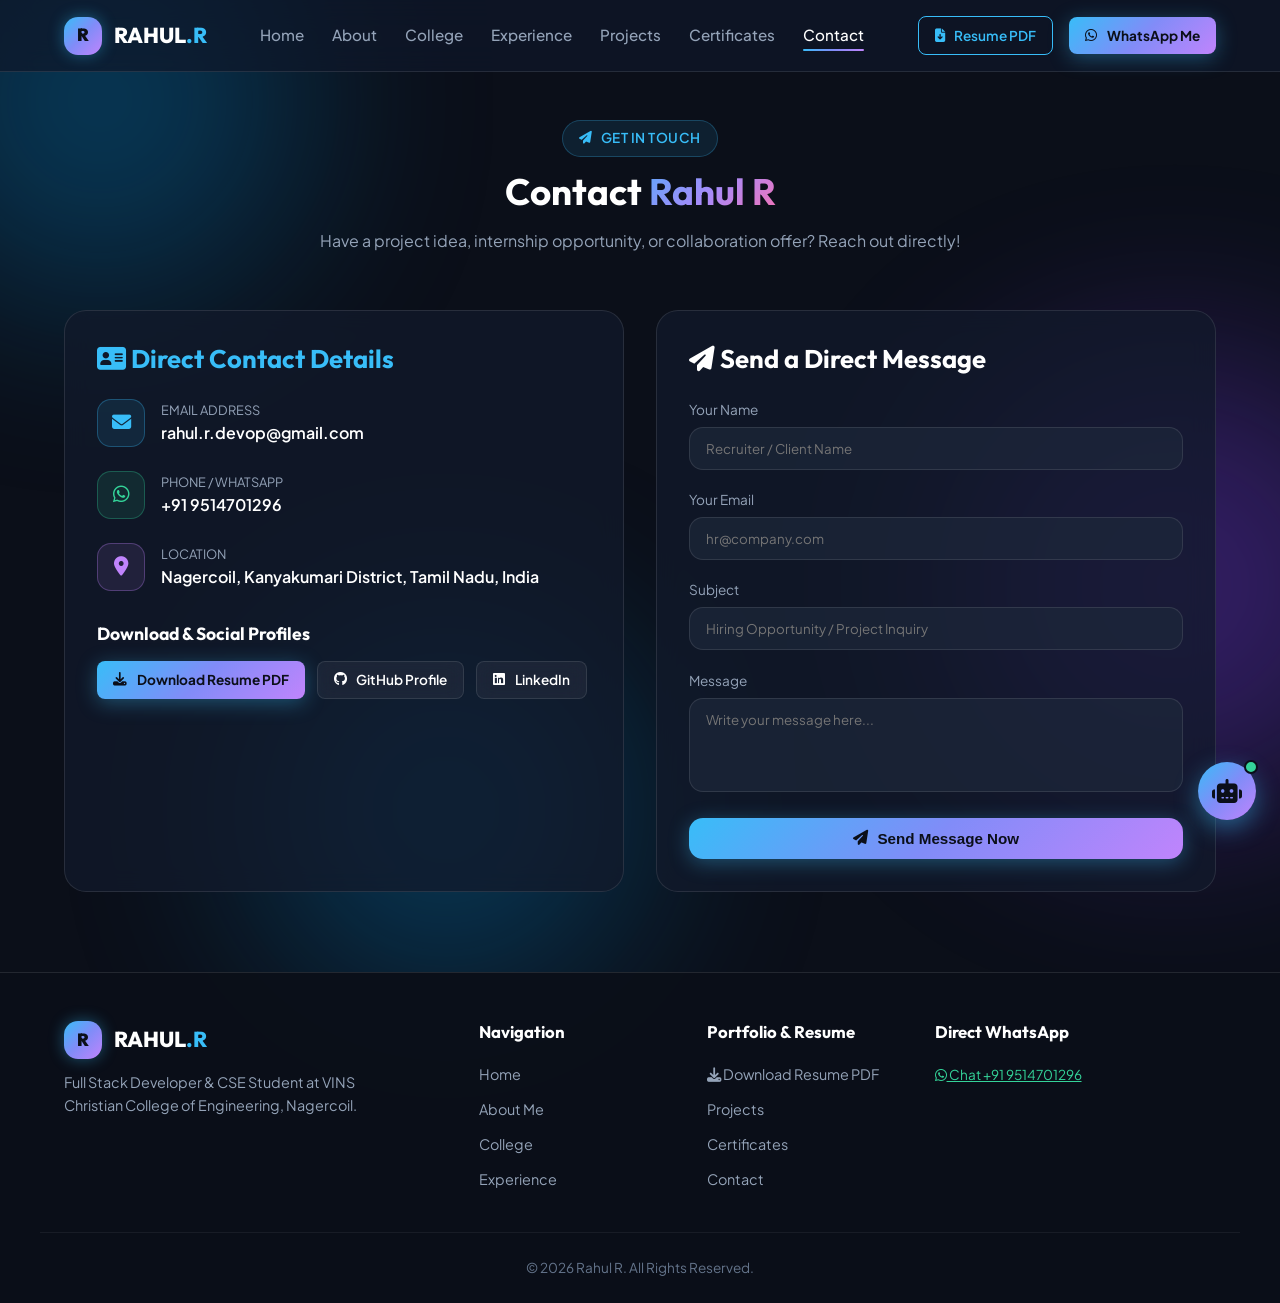
==== contact.html @ 3ef0541c "Initial commit" ====
<!DOCTYPE html>
<html lang="en">
<head>
  <meta charset="UTF-8">
  <meta name="viewport" content="width=device-width, initial-scale=1.0">
  <title>Contact Me | Rahul R - Full Stack Developer</title>
  <meta name="description" content="Get in touch with Rahul R - Junior Full Stack Developer, BE CSE Student at VINS Christian College & Intern at AK Infopark & Azentra Global.">

  <!-- Google Fonts & Font Awesome Icons -->
  <link rel="stylesheet" href="https://cdnjs.cloudflare.com/ajax/libs/font-awesome/6.4.0/css/all.min.css">
  <link rel="stylesheet" href="assets/css/style.css">
  <link rel="stylesheet" href="assets/css/responsive.css">
  <link rel="stylesheet" href="assets/css/chatbot.css">
</head>
<body>

  <!-- Ambient Background Glowing Orbs -->
  <div class="bg-orb orb-1"></div>
  <div class="bg-orb orb-2"></div>
  <div class="bg-orb orb-3"></div>

  <!-- Header Navigation Bar -->
  <header class="navbar">
    <div class="container nav-container">
      <a href="index.html" class="brand-logo">
        <div class="logo-badge">R</div>
        <span>RAHUL<span style="color:var(--primary);">.R</span></span>
      </a>

      <ul class="nav-links">
        <li><a href="index.html" class="nav-link">Home</a></li>
        <li><a href="about.html" class="nav-link">About</a></li>
        <li><a href="education.html" class="nav-link">College</a></li>
        <li><a href="experience.html" class="nav-link">Experience</a></li>
        <li><a href="projects.html" class="nav-link">Projects</a></li>
        <li><a href="certificates.html" class="nav-link">Certificates</a></li>
        <li><a href="contact.html" class="nav-link active">Contact</a></li>
      </ul>

      <div class="nav-cta">
        <a href="assets/docs/Rahul_R_Resume.pdf" download class="btn btn-outline-primary btn-sm"><i class="fas fa-file-arrow-down"></i> Resume PDF</a>
        <a href="https://wa.me/919514701296?text=Hi%20Rahul!%20I%20saw%20your%20portfolio." target="_blank" class="btn btn-primary btn-sm"><i class="fab fa-whatsapp"></i> WhatsApp Me</a>
        <button class="mobile-toggle" aria-label="Toggle Navigation"><i class="fas fa-bars"></i></button>
      </div>
    </div>
  </header>

  <!-- Mobile Bottom Navigation Dock -->
  <div class="mobile-bottom-nav">
    <a href="index.html" class="bottom-nav-item"><i class="fas fa-house"></i><span>Home</span></a>
    <a href="education.html" class="bottom-nav-item"><i class="fas fa-graduation-cap"></i><span>College</span></a>
    <a href="experience.html" class="bottom-nav-item"><i class="fas fa-briefcase"></i><span>Experience</span></a>
    <a href="projects.html" class="bottom-nav-item"><i class="fas fa-code"></i><span>Projects</span></a>
    <a href="contact.html" class="bottom-nav-item active"><i class="fas fa-envelope"></i><span>Contact</span></a>
  </div>

  <!-- Main Section -->
  <section class="section" style="padding-top: calc(var(--navbar-height) + 3rem);">
    <div class="container">
      <div class="section-header">
        <div class="badge"><i class="fas fa-paper-plane"></i> Get In Touch</div>
        <h1 class="section-title">Contact <span class="text-gradient">Rahul R</span></h1>
        <p class="section-desc">Have a project idea, internship opportunity, or collaboration offer? Reach out directly!</p>
      </div>

      <div class="grid-2">
        <!-- Left: Contact Details Card -->
        <div class="glass-card">
          <h3 style="font-size:1.6rem; color:var(--primary); margin-bottom:1.5rem;"><i class="fas fa-address-card"></i> Direct Contact Details</h3>

          <div style="display:flex; flex-direction:column; gap:1.5rem; margin-bottom:2rem;">
            <div style="display:flex; align-items:center; gap:1rem;">
              <div style="width:48px; height:48px; border-radius:var(--radius-md); background:rgba(56, 189, 248, 0.1); border:1px solid rgba(56, 189, 248, 0.3); display:flex; align-items:center; justify-content:center; color:var(--primary); font-size:1.2rem;">
                <i class="fas fa-envelope"></i>
              </div>
              <div>
                <p style="color:var(--text-muted); font-size:0.8rem; text-transform:uppercase;">Email Address</p>
                <a href="mailto:rahul.r.devop@gmail.com" style="color:#fff; text-decoration:none; font-weight:600;">rahul.r.devop@gmail.com</a>
              </div>
            </div>

            <div style="display:flex; align-items:center; gap:1rem;">
              <div style="width:48px; height:48px; border-radius:var(--radius-md); background:rgba(52, 211, 153, 0.1); border:1px solid rgba(52, 211, 153, 0.3); display:flex; align-items:center; justify-content:center; color:var(--success); font-size:1.2rem;">
                <i class="fab fa-whatsapp"></i>
              </div>
              <div>
                <p style="color:var(--text-muted); font-size:0.8rem; text-transform:uppercase;">Phone / WhatsApp</p>
                <a href="https://wa.me/919514701296?text=Hi%20Rahul!" target="_blank" style="color:#fff; text-decoration:none; font-weight:600;">+91 9514701296</a>
              </div>
            </div>

            <div style="display:flex; align-items:center; gap:1rem;">
              <div style="width:48px; height:48px; border-radius:var(--radius-md); background:rgba(192, 132, 252, 0.1); border:1px solid rgba(192, 132, 252, 0.3); display:flex; align-items:center; justify-content:center; color:var(--accent); font-size:1.2rem;">
                <i class="fas fa-location-dot"></i>
              </div>
              <div>
                <p style="color:var(--text-muted); font-size:0.8rem; text-transform:uppercase;">Location</p>
                <p style="color:#fff; font-weight:600;">Nagercoil, Kanyakumari District, Tamil Nadu, India</p>
              </div>
            </div>
          </div>

          <h4 style="font-size:1.1rem; color:#fff; margin-bottom:1rem;">Download & Social Profiles</h4>
          <div style="display:flex; flex-wrap:wrap; gap:0.75rem;">
            <a href="assets/docs/Rahul_R_Resume.pdf" download class="btn btn-primary btn-sm"><i class="fas fa-download"></i> Download Resume PDF</a>
            <a href="https://github.com/ragulravi2405-coder" target="_blank" class="btn btn-secondary btn-sm"><i class="fab fa-github"></i> GitHub Profile</a>
            <a href="https://linkedin.com" target="_blank" class="btn btn-secondary btn-sm"><i class="fab fa-linkedin"></i> LinkedIn</a>
          </div>
        </div>

        <!-- Right: Interactive Contact Form -->
        <div class="glass-card">
          <h3 style="font-size:1.6rem; color:#fff; margin-bottom:1.5rem;"><i class="fas fa-paper-plane"></i> Send a Direct Message</h3>
          
          <form id="contactForm" onsubmit="event.preventDefault(); alert('Thank you! Your message has been sent to Rahul R.'); this.reset();">
            <div style="display:flex; flex-direction:column; gap:1.2rem;">
              <div>
                <label style="display:block; color:var(--text-muted); font-size:0.85rem; margin-bottom:0.4rem;">Your Name</label>
                <input type="text" required placeholder="Recruiter / Client Name" style="width:100%; background:rgba(30, 41, 59, 0.7); border:1px solid var(--border-color); border-radius:var(--radius-md); padding:0.75rem 1rem; color:#fff; font-family:inherit; outline:none;" />
              </div>

              <div>
                <label style="display:block; color:var(--text-muted); font-size:0.85rem; margin-bottom:0.4rem;">Your Email</label>
                <input type="email" required placeholder="hr@company.com" style="width:100%; background:rgba(30, 41, 59, 0.7); border:1px solid var(--border-color); border-radius:var(--radius-md); padding:0.75rem 1rem; color:#fff; font-family:inherit; outline:none;" />
              </div>

              <div>
                <label style="display:block; color:var(--text-muted); font-size:0.85rem; margin-bottom:0.4rem;">Subject</label>
                <input type="text" required placeholder="Hiring Opportunity / Project Inquiry" style="width:100%; background:rgba(30, 41, 59, 0.7); border:1px solid var(--border-color); border-radius:var(--radius-md); padding:0.75rem 1rem; color:#fff; font-family:inherit; outline:none;" />
              </div>

              <div>
                <label style="display:block; color:var(--text-muted); font-size:0.85rem; margin-bottom:0.4rem;">Message</label>
                <textarea rows="4" required placeholder="Write your message here..." style="width:100%; background:rgba(30, 41, 59, 0.7); border:1px solid var(--border-color); border-radius:var(--radius-md); padding:0.75rem 1rem; color:#fff; font-family:inherit; outline:none; resize:none;"></textarea>
              </div>

              <button type="submit" class="btn btn-primary" style="width:100%;"><i class="fas fa-paper-plane"></i> Send Message Now</button>
            </div>
          </form>
        </div>
      </div>
    </div>
  </section>

  <!-- Footer -->
  <footer class="footer">
    <div class="container footer-grid">
      <div class="footer-brand">
        <a href="index.html" class="brand-logo">
          <div class="logo-badge">R</div>
          <span>RAHUL<span style="color:var(--primary);">.R</span></span>
        </a>
        <p>Full Stack Developer & CSE Student at VINS Christian College of Engineering, Nagercoil.</p>
      </div>

      <div>
        <h4 class="footer-title">Navigation</h4>
        <ul class="footer-links">
          <li><a href="index.html">Home</a></li>
          <li><a href="about.html">About Me</a></li>
          <li><a href="education.html">College</a></li>
          <li><a href="experience.html">Experience</a></li>
        </ul>
      </div>

      <div>
        <h4 class="footer-title">Portfolio & Resume</h4>
        <ul class="footer-links">
          <li><a href="assets/docs/Rahul_R_Resume.pdf" download><i class="fas fa-download"></i> Download Resume PDF</a></li>
          <li><a href="projects.html">Projects</a></li>
          <li><a href="certificates.html">Certificates</a></li>
          <li><a href="contact.html">Contact</a></li>
        </ul>
      </div>

      <div>
        <h4 class="footer-title">Direct WhatsApp</h4>
        <a href="https://wa.me/919514701296" target="_blank" style="color:var(--success); font-size:0.85rem;"><i class="fab fa-whatsapp"></i> Chat +91 9514701296</a>
      </div>
    </div>
    <div class="footer-bottom container">
      &copy; 2026 Rahul R. All Rights Reserved.
    </div>
  </footer>

  <script src="assets/js/main.js"></script>
  <script src="assets/js/chatbot.js"></script>
</body>
</html>
---- assets/css/style.css ----
/* ==========================================================================
   Rahul R - Modern Animated Portfolio Design System
   Stack: HTML5, CSS3, JavaScript
   ========================================================================== */

@import url('https://fonts.googleapis.com/css2?family=Plus+Jakarta+Sans:wght@300;400;500;600;700;800&family=Outfit:wght@400;500;600;700;800&display=swap');

:root {
  /* Color Palette - Vibrant Dark Mode */
  --bg-dark: #0b0f19;
  --bg-card: rgba(18, 26, 43, 0.75);
  --bg-card-hover: rgba(26, 38, 64, 0.9);
  --bg-glass: rgba(15, 23, 42, 0.7);
  --border-color: rgba(255, 255, 255, 0.1);
  --border-color-glow: rgba(56, 189, 248, 0.4);

  /* Primary Gradient Colors */
  --primary: #38bdf8;
  --primary-glow: #0284c7;
  --secondary: #818cf8;
  --accent: #c084fc;
  --success: #34d399;
  --warning: #fbbf24;

  /* Gradients */
  --grad-primary: linear-gradient(135deg, #38bdf8 0%, #818cf8 50%, #c084fc 100%);
  --grad-text: linear-gradient(135deg, #60a5fa 0%, #a78bfa 50%, #f472b6 100%);
  --grad-glow: linear-gradient(45deg, #00f2fe, #4facfe, #00c6ff, #0072ff);
  --grad-card: linear-gradient(180deg, rgba(30, 41, 59, 0.6) 0%, rgba(15, 23, 42, 0.8) 100%);

  /* Typography */
  --font-main: 'Plus Jakarta Sans', -apple-system, BlinkMacSystemFont, sans-serif;
  --font-heading: 'Outfit', sans-serif;

  /* Text Colors */
  --text-main: #f1f5f9;
  --text-muted: #94a3b8;
  --text-dim: #64748b;

  /* Layout & Spacing */
  --navbar-height: 72px;
  --container-max: 1200px;
  --radius-sm: 8px;
  --radius-md: 14px;
  --radius-lg: 22px;
  --radius-full: 9999px;

  /* Transitions & Shadows */
  --transition: all 0.3s cubic-bezier(0.4, 0, 0.2, 1);
  --shadow-sm: 0 4px 6px -1px rgba(0, 0, 0, 0.3);
  --shadow-md: 0 10px 25px -5px rgba(0, 0, 0, 0.4);
  --shadow-glow: 0 0 35px rgba(56, 189, 248, 0.25);
}

/* Reset & Base Styles */
*, *::before, *::after {
  box-sizing: border-box;
  margin: 0;
  padding: 0;
}

html {
  scroll-behavior: smooth;
  font-size: 16px;
  -webkit-tap-highlight-color: transparent;
}

body {
  font-family: var(--font-main);
  background-color: var(--bg-dark);
  color: var(--text-main);
  line-height: 1.6;
  overflow-x: hidden;
  position: relative;
  min-height: 100vh;
  display: flex;
  flex-direction: column;
}

/* Background Ambient Glow Orbs */
.bg-orb {
  position: fixed;
  border-radius: 50%;
  filter: blur(100px);
  z-index: -1;
  pointer-events: none;
  opacity: 0.35;
  animation: floatOrb 12s ease-in-out infinite alternate;
}

.orb-1 {
  top: -100px;
  left: -100px;
  width: 400px;
  height: 400px;
  background: var(--primary-glow);
}

.orb-2 {
  top: 40%;
  right: -120px;
  width: 450px;
  height: 450px;
  background: #7c3aed;
}

.orb-3 {
  bottom: -100px;
  left: 20%;
  width: 380px;
  height: 380px;
  background: #0284c7;
}

@keyframes floatOrb {
  0% { transform: translate(0, 0) scale(1); }
  100% { transform: translate(30px, 40px) scale(1.1); }
}

/* Container */
.container {
  width: 100%;
  max-width: var(--container-max);
  margin: 0 auto;
  padding: 0 1.5rem;
}

/* Typography Utilities */
h1, h2, h3, h4, h5, h6 {
  font-family: var(--font-heading);
  font-weight: 700;
  line-height: 1.25;
  color: #ffffff;
}

.text-gradient {
  background: var(--grad-text);
  -webkit-background-clip: text;
  -webkit-text-fill-color: transparent;
  background-clip: text;
}

.badge {
  display: inline-flex;
  align-items: center;
  gap: 0.5rem;
  padding: 0.4rem 1rem;
  border-radius: var(--radius-full);
  background: rgba(56, 189, 248, 0.1);
  border: 1px solid rgba(56, 189, 248, 0.25);
  color: var(--primary);
  font-size: 0.85rem;
  font-weight: 600;
  letter-spacing: 0.5px;
  text-transform: uppercase;
}

.badge i {
  font-size: 0.8rem;
}

/* Navigation Header */
.navbar {
  position: fixed;
  top: 0;
  left: 0;
  width: 100%;
  height: var(--navbar-height);
  z-index: 1000;
  background: var(--bg-glass);
  backdrop-filter: blur(16px);
  -webkit-backdrop-filter: blur(16px);
  border-bottom: 1px solid var(--border-color);
  transition: var(--transition);
}

.nav-container {
  display: flex;
  align-items: center;
  justify-content: space-between;
  height: 100%;
}

.brand-logo {
  display: flex;
  align-items: center;
  gap: 0.75rem;
  text-decoration: none;
  color: #fff;
  font-family: var(--font-heading);
  font-weight: 800;
  font-size: 1.35rem;
}

.logo-badge {
  width: 38px;
  height: 38px;
  border-radius: var(--radius-md);
  background: var(--grad-primary);
  display: flex;
  align-items: center;
  justify-content: center;
  color: #0b0f19;
  font-weight: 900;
  font-size: 1.1rem;
  box-shadow: 0 0 15px rgba(56, 189, 248, 0.4);
}

.nav-links {
  display: flex;
  align-items: center;
  gap: 1.75rem;
  list-style: none;
}

.nav-link {
  text-decoration: none;
  color: var(--text-muted);
  font-weight: 500;
  font-size: 0.95rem;
  transition: var(--transition);
  position: relative;
  padding: 0.4rem 0;
}

.nav-link:hover, .nav-link.active {
  color: #ffffff;
}

.nav-link::after {
  content: '';
  position: absolute;
  bottom: 0;
  left: 0;
  width: 0%;
  height: 2px;
  background: var(--grad-primary);
  transition: var(--transition);
  border-radius: 2px;
}

.nav-link:hover::after, .nav-link.active::after {
  width: 100%;
}

.nav-cta {
  display: flex;
  align-items: center;
  gap: 1rem;
}

/* Mobile Toggle */
.mobile-toggle {
  display: none;
  background: transparent;
  border: none;
  color: var(--text-main);
  font-size: 1.4rem;
  cursor: pointer;
  padding: 0.5rem;
}

/* Buttons */
.btn {
  display: inline-flex;
  align-items: center;
  justify-content: center;
  gap: 0.6rem;
  padding: 0.75rem 1.6rem;
  border-radius: var(--radius-md);
  font-weight: 600;
  font-size: 0.95rem;
  text-decoration: none;
  transition: var(--transition);
  cursor: pointer;
  border: none;
}

.btn-primary {
  background: var(--grad-primary);
  color: #0b0f19;
  box-shadow: 0 4px 20px rgba(56, 189, 248, 0.35);
  font-weight: 700;
}

.btn-primary:hover {
  transform: translateY(-3px);
  box-shadow: 0 8px 30px rgba(56, 189, 248, 0.5);
}

.btn-secondary {
  background: rgba(255, 255, 255, 0.05);
  color: #ffffff;
  border: 1px solid var(--border-color);
  backdrop-filter: blur(10px);
}

.btn-secondary:hover {
  background: rgba(255, 255, 255, 0.12);
  border-color: rgba(255, 255, 255, 0.3);
  transform: translateY(-3px);
}

.btn-outline-primary {
  background: transparent;
  color: var(--primary);
  border: 1px solid var(--primary);
}

.btn-outline-primary:hover {
  background: rgba(56, 189, 248, 0.15);
  transform: translateY(-2px);
}

.btn-sm {
  padding: 0.45rem 1rem;
  font-size: 0.85rem;
  border-radius: var(--radius-sm);
}

/* Page Hero Section */
.hero-section {
  padding-top: calc(var(--navbar-height) + 3rem);
  padding-bottom: 4rem;
  position: relative;
}

.hero-grid {
  display: grid;
  grid-template-columns: 1fr 1fr;
  gap: 3.5rem;
  align-items: center;
}

.hero-content {
  display: flex;
  flex-direction: column;
  align-items: flex-start;
  gap: 1.25rem;
}

.hero-title {
  font-size: clamp(2.3rem, 5vw, 3.8rem);
  font-weight: 800;
  letter-spacing: -0.5px;
  line-height: 1.15;
}

.hero-subtitle {
  color: var(--text-muted);
  font-size: 1.1rem;
  max-width: 540px;
}

.hero-actions {
  display: flex;
  flex-wrap: wrap;
  gap: 1rem;
  margin-top: 0.5rem;
}

.hero-stats {
  display: flex;
  gap: 2rem;
  margin-top: 1rem;
  padding-top: 1.5rem;
  border-top: 1px solid var(--border-color);
  width: 100%;
}

.stat-item h3 {
  font-size: 1.8rem;
  color: var(--primary);
  font-weight: 800;
}

.stat-item p {
  color: var(--text-muted);
  font-size: 0.85rem;
  text-transform: uppercase;
  letter-spacing: 0.5px;
}

/* ANIMATED PROFILE PICTURE WRAPPER */
.hero-avatar-wrapper {
  position: relative;
  display: flex;
  justify-content: center;
  align-items: center;
}

.avatar-container {
  position: relative;
  width: 320px;
  height: 320px;
  border-radius: 50%;
  padding: 8px;
  background: var(--grad-glow);
  background-size: 300% 300%;
  animation: gradientRotate 6s ease infinite, floatAvatar 6s ease-in-out infinite;
  box-shadow: 0 0 45px rgba(56, 189, 248, 0.4);
}

.avatar-img-inner {
  width: 100%;
  height: 100%;
  border-radius: 50%;
  overflow: hidden;
  background: var(--bg-dark);
  border: 4px solid var(--bg-dark);
  position: relative;
}

.avatar-img-inner img {
  width: 100%;
  height: 100%;
  object-fit: cover;
  object-position: center top;
  transition: transform 0.5s ease;
}

.avatar-container:hover img {
  transform: scale(1.06);
}

/* Floating Badges around Avatar */
.avatar-floating-badge {
  position: absolute;
  padding: 0.6rem 1.1rem;
  background: rgba(15, 23, 42, 0.85);
  border: 1px solid rgba(255, 255, 255, 0.15);
  backdrop-filter: blur(12px);
  border-radius: var(--radius-md);
  display: flex;
  align-items: center;
  gap: 0.6rem;
  font-size: 0.85rem;
  font-weight: 600;
  box-shadow: 0 10px 25px rgba(0,0,0,0.5);
  z-index: 10;
  animation: floatBadge 4s ease-in-out infinite alternate;
}

.badge-top-right {
  top: 15px;
  right: -20px;
  border-left: 3px solid var(--primary);
}

.badge-bottom-left {
  bottom: 20px;
  left: -25px;
  border-left: 3px solid var(--success);
}

@keyframes gradientRotate {
  0% { background-position: 0% 50%; }
  50% { background-position: 100% 50%; }
  100% { background-position: 0% 50%; }
}

@keyframes floatAvatar {
  0%, 100% { transform: translateY(0); }
  50% { transform: translateY(-12px); }
}

@keyframes floatBadge {
  0% { transform: translateY(0); }
  100% { transform: translateY(-8px); }
}

/* Section Header */
.section {
  padding: 5rem 0;
  position: relative;
}

.section-header {
  text-align: center;
  max-width: 650px;
  margin: 0 auto 3.5rem auto;
}

.section-header .badge {
  margin-bottom: 0.8rem;
}

.section-title {
  font-size: 2.3rem;
  margin-bottom: 0.8rem;
}

.section-desc {
  color: var(--text-muted);
  font-size: 1rem;
}

/* Cards & Glassmorphism Grid */
.grid-3 {
  display: grid;
  grid-template-columns: repeat(auto-fit, minmax(320px, 1fr));
  gap: 2rem;
}

.grid-2 {
  display: grid;
  grid-template-columns: repeat(auto-fit, minmax(450px, 1fr));
  gap: 2rem;
}

.glass-card {
  background: var(--bg-card);
  border: 1px solid var(--border-color);
  border-radius: var(--radius-lg);
  padding: 2rem;
  transition: var(--transition);
  position: relative;
  overflow: hidden;
  backdrop-filter: blur(12px);
}

.glass-card:hover {
  background: var(--bg-card-hover);
  border-color: var(--border-color-glow);
  transform: translateY(-6px);
  box-shadow: var(--shadow-md), var(--shadow-glow);
}

/* College Showcase Card */
.college-card {
  display: grid;
  grid-template-columns: 1fr 1.2fr;
  gap: 2rem;
  align-items: center;
  padding: 0;
  overflow: hidden;
}

.college-media {
  height: 100%;
  min-height: 320px;
  position: relative;
  overflow: hidden;
}

.college-media img {
  width: 100%;
  height: 100%;
  object-fit: cover;
  transition: transform 0.5s ease;
}

.college-card:hover .college-media img {
  transform: scale(1.05);
}

.college-info {
  padding: 2.5rem 2.5rem 2.5rem 0;
}

.college-info h3 {
  font-size: 1.8rem;
  margin-bottom: 0.5rem;
}

.college-meta {
  display: flex;
  flex-wrap: wrap;
  gap: 1rem;
  margin: 1rem 0;
}

.meta-pill {
  padding: 0.35rem 0.85rem;
  background: rgba(255, 255, 255, 0.06);
  border-radius: var(--radius-sm);
  font-size: 0.85rem;
  color: var(--text-muted);
  display: flex;
  align-items: center;
  gap: 0.4rem;
}

.meta-pill i {
  color: var(--primary);
}

/* Placement / Offer Showcase Card */
.offer-card {
  position: relative;
  border-radius: var(--radius-lg);
  overflow: hidden;
  background: var(--bg-card);
  border: 1px solid var(--border-color);
  transition: var(--transition);
}

.offer-card-media {
  height: 240px;
  position: relative;
  overflow: hidden;
  cursor: pointer;
}

.offer-card-media img {
  width: 100%;
  height: 100%;
  object-fit: cover;
  transition: transform 0.5s ease;
}

.offer-card:hover .offer-card-media img {
  transform: scale(1.06);
}

.media-zoom-overlay {
  position: absolute;
  inset: 0;
  background: rgba(11, 15, 25, 0.6);
  display: flex;
  align-items: center;
  justify-content: center;
  opacity: 0;
  transition: opacity 0.3s ease;
  color: #fff;
  font-weight: 600;
  gap: 0.5rem;
}

.offer-card-media:hover .media-zoom-overlay {
  opacity: 1;
}

.offer-card-body {
  padding: 1.5rem;
}

.offer-card-body h4 {
  font-size: 1.25rem;
  margin-bottom: 0.4rem;
}

.offer-card-body p {
  color: var(--text-muted);
  font-size: 0.9rem;
  margin-bottom: 1rem;
}

/* Project Category Filter & Cards */
.filter-container {
  display: flex;
  justify-content: center;
  flex-wrap: wrap;
  gap: 0.75rem;
  margin-bottom: 2.5rem;
}

.filter-btn {
  padding: 0.55rem 1.3rem;
  border-radius: var(--radius-full);
  background: rgba(255, 255, 255, 0.05);
  border: 1px solid var(--border-color);
  color: var(--text-muted);
  font-weight: 600;
  font-size: 0.9rem;
  cursor: pointer;
  transition: var(--transition);
}

.filter-btn:hover, .filter-btn.active {
  background: var(--grad-primary);
  color: #0b0f19;
  border-color: transparent;
  box-shadow: 0 4px 15px rgba(56, 189, 248, 0.3);
}

.project-card {
  border-radius: var(--radius-lg);
  background: var(--bg-card);
  border: 1px solid var(--border-color);
  overflow: hidden;
  transition: var(--transition);
  display: flex;
  flex-direction: column;
}

.project-card:hover {
  transform: translateY(-6px);
  border-color: var(--border-color-glow);
  box-shadow: var(--shadow-md);
}

.project-img {
  height: 200px;
  position: relative;
  overflow: hidden;
  background: #1e293b;
}

.project-img img {
  width: 100%;
  height: 100%;
  object-fit: cover;
  transition: transform 0.5s ease;
}

.project-card:hover .project-img img {
  transform: scale(1.06);
}

.project-tag-badge {
  position: absolute;
  top: 12px;
  right: 12px;
  background: rgba(11, 15, 25, 0.85);
  backdrop-filter: blur(8px);
  border: 1px solid rgba(255, 255, 255, 0.15);
  padding: 0.3rem 0.75rem;
  border-radius: var(--radius-full);
  font-size: 0.75rem;
  font-weight: 700;
  color: var(--primary);
}

.project-content {
  padding: 1.5rem;
  display: flex;
  flex-direction: column;
  flex-grow: 1;
}

.project-content h4 {
  font-size: 1.25rem;
  margin-bottom: 0.5rem;
}

.project-content p {
  color: var(--text-muted);
  font-size: 0.9rem;
  margin-bottom: 1.25rem;
  flex-grow: 1;
}

.project-tech {
  display: flex;
  flex-wrap: wrap;
  gap: 0.4rem;
  margin-bottom: 1.25rem;
}

.tech-chip {
  padding: 0.25rem 0.6rem;
  background: rgba(56, 189, 248, 0.08);
  border-radius: 4px;
  font-size: 0.75rem;
  color: var(--primary);
  font-weight: 600;
}

.project-links {
  display: flex;
  align-items: center;
  justify-content: space-between;
  padding-top: 1rem;
  border-top: 1px solid var(--border-color);
}

.project-link-item {
  color: var(--text-muted);
  text-decoration: none;
  font-size: 0.88rem;
  font-weight: 600;
  display: flex;
  align-items: center;
  gap: 0.4rem;
  transition: var(--transition);
}

.project-link-item:hover {
  color: var(--primary);
}

/* Lightbox Modal */
.modal-backdrop {
  position: fixed;
  inset: 0;
  background: rgba(0, 0, 0, 0.88);
  backdrop-filter: blur(12px);
  z-index: 2000;
  display: flex;
  align-items: center;
  justify-content: center;
  opacity: 0;
  pointer-events: none;
  transition: opacity 0.3s ease;
  padding: 2rem;
}

.modal-backdrop.active {
  opacity: 1;
  pointer-events: auto;
}

.modal-content {
  position: relative;
  max-width: 900px;
  max-height: 90vh;
  background: var(--bg-card);
  border: 1px solid var(--border-color);
  border-radius: var(--radius-lg);
  overflow: hidden;
  box-shadow: 0 25px 50px -12px rgba(0, 0, 0, 0.7);
}

.modal-content img {
  width: 100%;
  max-height: 80vh;
  object-fit: contain;
  display: block;
}

.modal-close {
  position: absolute;
  top: 15px;
  right: 15px;
  width: 40px;
  height: 40px;
  border-radius: 50%;
  background: rgba(15, 23, 42, 0.8);
  border: 1px solid rgba(255, 255, 255, 0.2);
  color: #fff;
  font-size: 1.2rem;
  cursor: pointer;
  display: flex;
  align-items: center;
  justify-content: center;
  z-index: 10;
  transition: var(--transition);
}

.modal-close:hover {
  background: #ef4444;
  border-color: transparent;
}

/* Footer */
.footer {
  margin-top: auto;
  background: rgba(11, 15, 25, 0.95);
  border-top: 1px solid var(--border-color);
  padding: 3rem 0 1.5rem 0;
}

.footer-grid {
  display: grid;
  grid-template-columns: 2fr 1fr 1fr 1.5fr;
  gap: 2.5rem;
  margin-bottom: 2.5rem;
}

.footer-brand p {
  color: var(--text-muted);
  font-size: 0.9rem;
  margin-top: 0.75rem;
  max-width: 320px;
}

.footer-title {
  font-size: 1.05rem;
  margin-bottom: 1.2rem;
  color: #ffffff;
}

.footer-links {
  list-style: none;
  display: flex;
  flex-direction: column;
  gap: 0.6rem;
}

.footer-links a {
  color: var(--text-muted);
  text-decoration: none;
  font-size: 0.9rem;
  transition: var(--transition);
}

.footer-links a:hover {
  color: var(--primary);
  padding-left: 4px;
}

.social-links {
  display: flex;
  gap: 0.75rem;
  margin-top: 1rem;
}

.social-icon {
  width: 38px;
  height: 38px;
  border-radius: var(--radius-sm);
  background: rgba(255, 255, 255, 0.05);
  border: 1px solid var(--border-color);
  display: flex;
  align-items: center;
  justify-content: center;
  color: var(--text-main);
  text-decoration: none;
  transition: var(--transition);
}

.social-icon:hover {
  background: var(--primary);
  color: #0b0f19;
  transform: translateY(-3px);
}

.footer-bottom {
  text-align: center;
  padding-top: 1.5rem;
  border-top: 1px solid rgba(255, 255, 255, 0.06);
  color: var(--text-dim);
  font-size: 0.85rem;
}
---- assets/css/responsive.css ----
/* ==========================================================================
   Android Mobile-First & Responsive Layout Enhancements
   ========================================================================== */

/* Mobile Bottom Dock Navigation for Android Phones */
.mobile-bottom-nav {
  display: none;
  position: fixed;
  bottom: 0;
  left: 0;
  width: 100%;
  height: 64px;
  background: rgba(11, 15, 25, 0.92);
  backdrop-filter: blur(20px);
  -webkit-backdrop-filter: blur(20px);
  border-top: 1px solid var(--border-color);
  z-index: 999;
  justify-content: space-around;
  align-items: center;
  padding: 0 0.5rem;
}

.bottom-nav-item {
  display: flex;
  flex-direction: column;
  align-items: center;
  justify-content: center;
  gap: 3px;
  color: var(--text-muted);
  text-decoration: none;
  font-size: 0.72rem;
  font-weight: 600;
  width: 20%;
  height: 100%;
  transition: var(--transition);
}

.bottom-nav-item i {
  font-size: 1.15rem;
}

.bottom-nav-item.active, .bottom-nav-item:hover {
  color: var(--primary);
}

/* Tablet & Mobile Media Queries */
@media (max-width: 992px) {
  .hero-grid {
    grid-template-columns: 1fr;
    gap: 3rem;
    text-align: center;
  }

  .hero-content {
    align-items: center;
  }

  .hero-subtitle {
    margin: 0 auto;
  }

  .hero-actions {
    justify-content: center;
  }

  .hero-stats {
    justify-content: center;
  }

  .college-card {
    grid-template-columns: 1fr;
  }

  .college-info {
    padding: 2rem;
  }

  .footer-grid {
    grid-template-columns: 1fr 1fr;
    gap: 2rem;
  }
}

@media (max-width: 768px) {
  :root {
    --navbar-height: 64px;
  }

  body {
    padding-bottom: 64px; /* Space for mobile bottom bar */
  }

  .nav-links {
    position: fixed;
    top: var(--navbar-height);
    right: -100%;
    width: 280px;
    height: calc(100vh - var(--navbar-height));
    background: rgba(11, 15, 25, 0.98);
    backdrop-filter: blur(25px);
    flex-direction: column;
    align-items: flex-start;
    padding: 2rem;
    gap: 1.5rem;
    transition: right 0.35s ease;
    border-left: 1px solid var(--border-color);
  }

  .nav-links.active {
    right: 0;
  }

  .mobile-toggle {
    display: block;
  }

  .mobile-bottom-nav {
    display: flex;
  }

  .avatar-container {
    width: 250px;
    height: 250px;
  }

  .badge-top-right {
    right: -10px;
    font-size: 0.75rem;
    padding: 0.4rem 0.8rem;
  }

  .badge-bottom-left {
    left: -10px;
    font-size: 0.75rem;
    padding: 0.4rem 0.8rem;
  }

  .grid-2, .grid-3 {
    grid-template-columns: 1fr;
  }

  .footer-grid {
    grid-template-columns: 1fr;
    gap: 2rem;
  }

  .section {
    padding: 3.5rem 0;
  }
}

/* Small Android Devices (360px - 414px) */
@media (max-width: 480px) {
  .container {
    padding: 0 1rem;
  }

  .hero-title {
    font-size: 2.1rem;
  }

  .avatar-container {
    width: 220px;
    height: 220px;
  }

  .btn {
    width: 100%;
  }

  .hero-actions {
    flex-direction: column;
    width: 100%;
  }

  .filter-container {
    gap: 0.4rem;
  }

  .filter-btn {
    padding: 0.45rem 0.95rem;
    font-size: 0.8rem;
  }
}
---- assets/css/chatbot.css ----
/* ==========================================================================
   Rahul AI Assistant Chatbot Styles
   ========================================================================== */

/* Floating Chat Launcher Button */
.chatbot-trigger {
  position: fixed;
  bottom: 80px; /* Above mobile navigation bar */
  right: 24px;
  width: 58px;
  height: 58px;
  border-radius: 50%;
  background: var(--grad-primary);
  color: #0b0f19;
  border: none;
  cursor: pointer;
  display: flex;
  align-items: center;
  justify-content: center;
  font-size: 1.5rem;
  box-shadow: 0 8px 25px rgba(56, 189, 248, 0.45);
  z-index: 1050;
  transition: all 0.3s cubic-bezier(0.34, 1.56, 0.64, 1);
}

.chatbot-trigger:hover {
  transform: scale(1.1) rotate(8deg);
  box-shadow: 0 12px 35px rgba(56, 189, 248, 0.6);
}

.chatbot-badge-indicator {
  position: absolute;
  top: -2px;
  right: -2px;
  width: 14px;
  height: 14px;
  border-radius: 50%;
  background: var(--success);
  border: 2px solid var(--bg-dark);
}

/* Chatbot Panel Modal */
.chatbot-window {
  position: fixed;
  bottom: 150px;
  right: 24px;
  width: 370px;
  max-width: calc(100vw - 32px);
  height: 520px;
  max-height: calc(100vh - 180px);
  background: rgba(15, 23, 42, 0.95);
  backdrop-filter: blur(25px);
  -webkit-backdrop-filter: blur(25px);
  border: 1px solid var(--border-color-glow);
  border-radius: var(--radius-lg);
  box-shadow: 0 20px 50px rgba(0, 0, 0, 0.6);
  z-index: 1055;
  display: flex;
  flex-direction: column;
  overflow: hidden;
  opacity: 0;
  transform: translateY(20px) scale(0.95);
  pointer-events: none;
  transition: all 0.35s cubic-bezier(0.16, 1, 0.3, 1);
}

.chatbot-window.active {
  opacity: 1;
  transform: translateY(0) scale(1);
  pointer-events: auto;
}

/* Header */
.chatbot-header {
  padding: 1rem 1.25rem;
  background: rgba(30, 41, 59, 0.8);
  border-bottom: 1px solid var(--border-color);
  display: flex;
  align-items: center;
  justify-content: space-between;
}

.chatbot-bot-info {
  display: flex;
  align-items: center;
  gap: 0.75rem;
}

.bot-avatar-icon {
  width: 36px;
  height: 36px;
  border-radius: 50%;
  background: var(--grad-primary);
  display: flex;
  align-items: center;
  justify-content: center;
  color: #0b0f19;
  font-size: 1rem;
  font-weight: 800;
}

.bot-title {
  font-size: 0.95rem;
  font-weight: 700;
  color: #ffffff;
}

.bot-status {
  font-size: 0.75rem;
  color: var(--success);
  display: flex;
  align-items: center;
  gap: 0.3rem;
}

.bot-status-dot {
  width: 6px;
  height: 6px;
  border-radius: 50%;
  background: var(--success);
}

.chatbot-close-btn {
  background: transparent;
  border: none;
  color: var(--text-muted);
  font-size: 1.1rem;
  cursor: pointer;
  padding: 0.3rem;
}

.chatbot-close-btn:hover {
  color: #fff;
}

/* Messages Container */
.chatbot-messages {
  flex: 1;
  padding: 1.25rem;
  overflow-y: auto;
  display: flex;
  flex-direction: column;
  gap: 1rem;
}

.chat-msg {
  display: flex;
  flex-direction: column;
  max-width: 85%;
  animation: fadeInMsg 0.3s ease forwards;
}

.chat-msg.bot {
  align-self: flex-start;
}

.chat-msg.user {
  align-self: flex-end;
}

.msg-bubble {
  padding: 0.75rem 1rem;
  border-radius: 16px;
  font-size: 0.88rem;
  line-height: 1.5;
}

.chat-msg.bot .msg-bubble {
  background: rgba(30, 41, 59, 0.9);
  color: var(--text-main);
  border-bottom-left-radius: 4px;
  border: 1px solid var(--border-color);
}

.chat-msg.user .msg-bubble {
  background: var(--grad-primary);
  color: #0b0f19;
  font-weight: 600;
  border-bottom-right-radius: 4px;
}

/* Suggestion Pills */
.chat-suggestions {
  display: flex;
  flex-wrap: wrap;
  gap: 0.5rem;
  margin-top: 0.5rem;
}

.chip-btn {
  padding: 0.35rem 0.75rem;
  border-radius: var(--radius-full);
  background: rgba(56, 189, 248, 0.1);
  border: 1px solid rgba(56, 189, 248, 0.25);
  color: var(--primary);
  font-size: 0.78rem;
  font-weight: 600;
  cursor: pointer;
  transition: var(--transition);
}

.chip-btn:hover {
  background: var(--primary);
  color: #0b0f19;
}

/* Chat Input Bar */
.chatbot-input-area {
  padding: 0.75rem 1rem;
  background: rgba(15, 23, 42, 0.95);
  border-top: 1px solid var(--border-color);
  display: flex;
  align-items: center;
  gap: 0.6rem;
}

.chatbot-input {
  flex: 1;
  background: rgba(30, 41, 59, 0.7);
  border: 1px solid var(--border-color);
  border-radius: var(--radius-full);
  padding: 0.6rem 1rem;
  color: #fff;
  font-size: 0.88rem;
  outline: none;
  font-family: inherit;
}

.chatbot-input:focus {
  border-color: var(--primary);
}

.chatbot-send-btn {
  width: 38px;
  height: 38px;
  border-radius: 50%;
  background: var(--grad-primary);
  color: #0b0f19;
  border: none;
  cursor: pointer;
  display: flex;
  align-items: center;
  justify-content: center;
  font-size: 0.95rem;
  transition: var(--transition);
}

.chatbot-send-btn:hover {
  transform: scale(1.08);
}

@keyframes fadeInMsg {
  from { opacity: 0; transform: translateY(8px); }
  to { opacity: 1; transform: translateY(0); }
}

@media (max-width: 480px) {
  .chatbot-window {
    bottom: 74px;
    right: 16px;
    left: 16px;
    width: auto;
    height: 480px;
  }
}
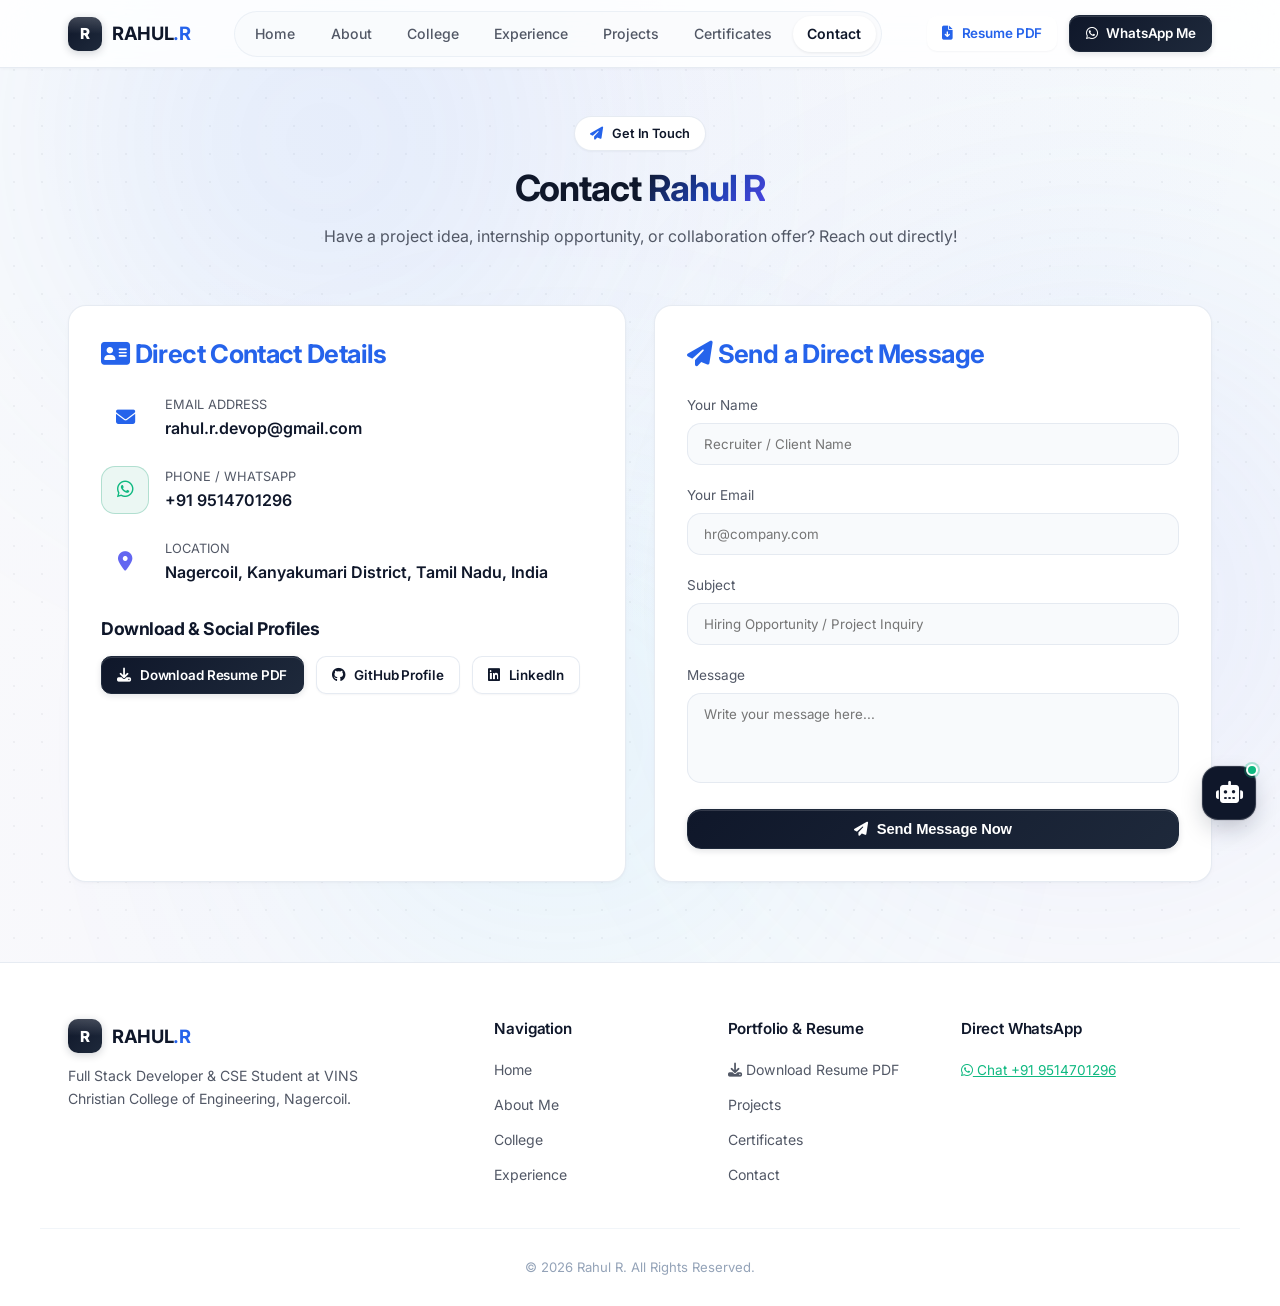
==== commit 93e77842: "Upgrade UI/UX to premium modern AI/SaaS design system (Inter typography, clean light theme, refined " ====
--- a/contact.html
+++ b/contact.html
@@ -70,37 +70,37 @@
 
           <div style="display:flex; flex-direction:column; gap:1.5rem; margin-bottom:2rem;">
             <div style="display:flex; align-items:center; gap:1rem;">
-              <div style="width:48px; height:48px; border-radius:var(--radius-md); background:rgba(56, 189, 248, 0.1); border:1px solid rgba(56, 189, 248, 0.3); display:flex; align-items:center; justify-content:center; color:var(--primary); font-size:1.2rem;">
+              <div style="width:48px; height:48px; border-radius:var(--radius-md); background:var(--blue-tint); border:1px solid var(--blue-tint-border); display:flex; align-items:center; justify-content:center; color:var(--primary); font-size:1.2rem;">
                 <i class="fas fa-envelope"></i>
               </div>
               <div>
                 <p style="color:var(--text-muted); font-size:0.8rem; text-transform:uppercase;">Email Address</p>
-                <a href="mailto:rahul.r.devop@gmail.com" style="color:#fff; text-decoration:none; font-weight:600;">rahul.r.devop@gmail.com</a>
+                <a href="mailto:rahul.r.devop@gmail.com" style="color:var(--text-main); text-decoration:none; font-weight:600;">rahul.r.devop@gmail.com</a>
               </div>
             </div>
 
             <div style="display:flex; align-items:center; gap:1rem;">
-              <div style="width:48px; height:48px; border-radius:var(--radius-md); background:rgba(52, 211, 153, 0.1); border:1px solid rgba(52, 211, 153, 0.3); display:flex; align-items:center; justify-content:center; color:var(--success); font-size:1.2rem;">
+              <div style="width:48px; height:48px; border-radius:var(--radius-md); background:rgba(5, 150, 105, 0.08); border:1px solid rgba(5, 150, 105, 0.25); display:flex; align-items:center; justify-content:center; color:var(--success); font-size:1.2rem;">
                 <i class="fab fa-whatsapp"></i>
               </div>
               <div>
                 <p style="color:var(--text-muted); font-size:0.8rem; text-transform:uppercase;">Phone / WhatsApp</p>
-                <a href="https://wa.me/919514701296?text=Hi%20Rahul!" target="_blank" style="color:#fff; text-decoration:none; font-weight:600;">+91 9514701296</a>
+                <a href="https://wa.me/919514701296?text=Hi%20Rahul!" target="_blank" style="color:var(--text-main); text-decoration:none; font-weight:600;">+91 9514701296</a>
               </div>
             </div>
 
             <div style="display:flex; align-items:center; gap:1rem;">
-              <div style="width:48px; height:48px; border-radius:var(--radius-md); background:rgba(192, 132, 252, 0.1); border:1px solid rgba(192, 132, 252, 0.3); display:flex; align-items:center; justify-content:center; color:var(--accent); font-size:1.2rem;">
+              <div style="width:48px; height:48px; border-radius:var(--radius-md); background:var(--blue-tint); border:1px solid var(--blue-tint-border); display:flex; align-items:center; justify-content:center; color:var(--accent); font-size:1.2rem;">
                 <i class="fas fa-location-dot"></i>
               </div>
               <div>
                 <p style="color:var(--text-muted); font-size:0.8rem; text-transform:uppercase;">Location</p>
-                <p style="color:#fff; font-weight:600;">Nagercoil, Kanyakumari District, Tamil Nadu, India</p>
+                <p style="color:var(--text-main); font-weight:600;">Nagercoil, Kanyakumari District, Tamil Nadu, India</p>
               </div>
             </div>
           </div>
 
-          <h4 style="font-size:1.1rem; color:#fff; margin-bottom:1rem;">Download & Social Profiles</h4>
+          <h4 style="font-size:1.1rem; margin-bottom:1rem;">Download & Social Profiles</h4>
           <div style="display:flex; flex-wrap:wrap; gap:0.75rem;">
             <a href="assets/docs/Rahul_R_Resume.pdf" download class="btn btn-primary btn-sm"><i class="fas fa-download"></i> Download Resume PDF</a>
             <a href="https://github.com/ragulravi2405-coder" target="_blank" class="btn btn-secondary btn-sm"><i class="fab fa-github"></i> GitHub Profile</a>
@@ -110,28 +110,28 @@
 
         <!-- Right: Interactive Contact Form -->
         <div class="glass-card">
-          <h3 style="font-size:1.6rem; color:#fff; margin-bottom:1.5rem;"><i class="fas fa-paper-plane"></i> Send a Direct Message</h3>
+          <h3 style="font-size:1.6rem; color:var(--primary); margin-bottom:1.5rem;"><i class="fas fa-paper-plane"></i> Send a Direct Message</h3>
           
           <form id="contactForm" onsubmit="event.preventDefault(); alert('Thank you! Your message has been sent to Rahul R.'); this.reset();">
             <div style="display:flex; flex-direction:column; gap:1.2rem;">
               <div>
                 <label style="display:block; color:var(--text-muted); font-size:0.85rem; margin-bottom:0.4rem;">Your Name</label>
-                <input type="text" required placeholder="Recruiter / Client Name" style="width:100%; background:rgba(30, 41, 59, 0.7); border:1px solid var(--border-color); border-radius:var(--radius-md); padding:0.75rem 1rem; color:#fff; font-family:inherit; outline:none;" />
+                <input type="text" required placeholder="Recruiter / Client Name" style="width:100%; background:#f8fafc; border:1px solid var(--border-color); border-radius:var(--radius-md); padding:0.75rem 1rem; color:var(--text-main); font-family:inherit; outline:none;" />
               </div>
 
               <div>
                 <label style="display:block; color:var(--text-muted); font-size:0.85rem; margin-bottom:0.4rem;">Your Email</label>
-                <input type="email" required placeholder="hr@company.com" style="width:100%; background:rgba(30, 41, 59, 0.7); border:1px solid var(--border-color); border-radius:var(--radius-md); padding:0.75rem 1rem; color:#fff; font-family:inherit; outline:none;" />
+                <input type="email" required placeholder="hr@company.com" style="width:100%; background:#f8fafc; border:1px solid var(--border-color); border-radius:var(--radius-md); padding:0.75rem 1rem; color:var(--text-main); font-family:inherit; outline:none;" />
               </div>
 
               <div>
                 <label style="display:block; color:var(--text-muted); font-size:0.85rem; margin-bottom:0.4rem;">Subject</label>
-                <input type="text" required placeholder="Hiring Opportunity / Project Inquiry" style="width:100%; background:rgba(30, 41, 59, 0.7); border:1px solid var(--border-color); border-radius:var(--radius-md); padding:0.75rem 1rem; color:#fff; font-family:inherit; outline:none;" />
+                <input type="text" required placeholder="Hiring Opportunity / Project Inquiry" style="width:100%; background:#f8fafc; border:1px solid var(--border-color); border-radius:var(--radius-md); padding:0.75rem 1rem; color:var(--text-main); font-family:inherit; outline:none;" />
               </div>
 
               <div>
                 <label style="display:block; color:var(--text-muted); font-size:0.85rem; margin-bottom:0.4rem;">Message</label>
-                <textarea rows="4" required placeholder="Write your message here..." style="width:100%; background:rgba(30, 41, 59, 0.7); border:1px solid var(--border-color); border-radius:var(--radius-md); padding:0.75rem 1rem; color:#fff; font-family:inherit; outline:none; resize:none;"></textarea>
+                <textarea rows="4" required placeholder="Write your message here..." style="width:100%; background:#f8fafc; border:1px solid var(--border-color); border-radius:var(--radius-md); padding:0.75rem 1rem; color:var(--text-main); font-family:inherit; outline:none; resize:none;"></textarea>
               </div>
 
               <button type="submit" class="btn btn-primary" style="width:100%;"><i class="fas fa-paper-plane"></i> Send Message Now</button>
--- a/assets/css/style.css
+++ b/assets/css/style.css
@@ -1,58 +1,83 @@
 /* ==========================================================================
-   Rahul R - Modern Animated Portfolio Design System
-   Stack: HTML5, CSS3, JavaScript
-   ========================================================================== */
-
-@import url('https://fonts.googleapis.com/css2?family=Plus+Jakarta+Sans:wght@300;400;500;600;700;800&family=Outfit:wght@400;500;600;700;800&display=swap');
+   Rahul R - Premium AI/SaaS Modern Design System
+   Stack: HTML5, CSS3, Vanilla JavaScript
+   Theme: Minimalist Light Theme, Soft AI Canvas, Refined Typography & Glassmorphism
+   Inspired by modern AI products (ChatGPT, Claude, Perplexity, Linear)
+   ========================================================================== */
+
+@import url('https://fonts.googleapis.com/css2?family=Inter:wght@300;400;500;600;700;800&display=swap');
 
 :root {
-  /* Color Palette - Vibrant Dark Mode */
-  --bg-dark: #0b0f19;
-  --bg-card: rgba(18, 26, 43, 0.75);
-  --bg-card-hover: rgba(26, 38, 64, 0.9);
-  --bg-glass: rgba(15, 23, 42, 0.7);
-  --border-color: rgba(255, 255, 255, 0.1);
-  --border-color-glow: rgba(56, 189, 248, 0.4);
-
-  /* Primary Gradient Colors */
-  --primary: #38bdf8;
-  --primary-glow: #0284c7;
-  --secondary: #818cf8;
-  --accent: #c084fc;
-  --success: #34d399;
-  --warning: #fbbf24;
-
-  /* Gradients */
-  --grad-primary: linear-gradient(135deg, #38bdf8 0%, #818cf8 50%, #c084fc 100%);
-  --grad-text: linear-gradient(135deg, #60a5fa 0%, #a78bfa 50%, #f472b6 100%);
-  --grad-glow: linear-gradient(45deg, #00f2fe, #4facfe, #00c6ff, #0072ff);
-  --grad-card: linear-gradient(180deg, rgba(30, 41, 59, 0.6) 0%, rgba(15, 23, 42, 0.8) 100%);
+  /* Core Surface Palette - Pristine Off-White & Crisp AI White */
+  --bg-main: #fafbfc;
+  --bg-surface: #ffffff;
+  --bg-card: #ffffff;
+  --bg-card-hover: #ffffff;
+  --bg-glass: rgba(255, 255, 255, 0.85);
+  --bg-glass-elevated: rgba(255, 255, 255, 0.95);
+  --border-color: rgba(226, 232, 240, 0.85);
+  --border-subtle: rgba(241, 245, 249, 1);
+  --border-color-glow: rgba(99, 102, 241, 0.35);
+
+  /* Primary AI Color Palette */
+  --primary: #2563eb;
+  --primary-dark: #1d4ed8;
+  --primary-light: #60a5fa;
+  --primary-glow: rgba(37, 99, 235, 0.15);
+  --primary-tint: #eff6ff;
+  --primary-tint-border: rgba(191, 219, 254, 0.7);
+
+  /* Modern AI Accents (Subtle Violet, Cyan & Emerald) */
+  --secondary: #0f172a;
+  --accent: #6366f1;
+  --accent-cyan: #0ea5e9;
+  --accent-purple: #8b5cf6;
+  --success: #10b981;
+  --success-subtle: rgba(16, 185, 129, 0.08);
+  --success-border: rgba(16, 185, 129, 0.25);
+  --warning: #f59e0b;
+
+  /* Premium Gradients */
+  --grad-primary: linear-gradient(135deg, #0f172a 0%, #1e293b 100%);
+  --grad-ai-accent: linear-gradient(135deg, #2563eb 0%, #6366f1 50%, #8b5cf6 100%);
+  --grad-text: linear-gradient(135deg, #0f172a 0%, #1e40af 55%, #4f46e5 100%);
+  --grad-glow: linear-gradient(135deg, rgba(37, 99, 235, 0.25) 0%, rgba(99, 102, 241, 0.2) 50%, rgba(14, 165, 233, 0.25) 100%);
+  --grad-card: linear-gradient(180deg, #ffffff 0%, #fbfbfc 100%);
 
   /* Typography */
-  --font-main: 'Plus Jakarta Sans', -apple-system, BlinkMacSystemFont, sans-serif;
-  --font-heading: 'Outfit', sans-serif;
-
-  /* Text Colors */
-  --text-main: #f1f5f9;
-  --text-muted: #94a3b8;
-  --text-dim: #64748b;
+  --font-main: 'Inter', -apple-system, BlinkMacSystemFont, 'Segoe UI', Roboto, sans-serif;
+  --font-heading: 'Inter', -apple-system, BlinkMacSystemFont, 'Segoe UI', Roboto, sans-serif;
+
+  /* Text Colors - High Readability & Contrast */
+  --text-main: #0f172a;
+  --text-muted: #525866;
+  --text-dim: #94a3b8;
+  --text-subtle: #64748b;
 
   /* Layout & Spacing */
-  --navbar-height: 72px;
+  --navbar-height: 68px;
   --container-max: 1200px;
-  --radius-sm: 8px;
+  --radius-xs: 6px;
+  --radius-sm: 10px;
   --radius-md: 14px;
-  --radius-lg: 22px;
+  --radius-lg: 18px;
+  --radius-xl: 24px;
   --radius-full: 9999px;
 
-  /* Transitions & Shadows */
-  --transition: all 0.3s cubic-bezier(0.4, 0, 0.2, 1);
-  --shadow-sm: 0 4px 6px -1px rgba(0, 0, 0, 0.3);
-  --shadow-md: 0 10px 25px -5px rgba(0, 0, 0, 0.4);
-  --shadow-glow: 0 0 35px rgba(56, 189, 248, 0.25);
-}
-
-/* Reset & Base Styles */
+  /* Micro-Transitions & SaaS Elevation Shadows */
+  --transition: all 0.25s cubic-bezier(0.16, 1, 0.3, 1);
+  --transition-fast: all 0.15s ease;
+  --transition-smooth: all 0.35s cubic-bezier(0.4, 0, 0.2, 1);
+  --shadow-xs: 0 1px 2px rgba(15, 23, 42, 0.04);
+  --shadow-sm: 0 1px 3px rgba(15, 23, 42, 0.05), 0 4px 12px -2px rgba(15, 23, 42, 0.02);
+  --shadow-md: 0 10px 25px -4px rgba(15, 23, 42, 0.06), 0 3px 8px -2px rgba(15, 23, 42, 0.03);
+  --shadow-lg: 0 20px 35px -8px rgba(15, 23, 42, 0.08), 0 4px 12px -2px rgba(15, 23, 42, 0.03);
+  --shadow-glow: 0 0 0 1px rgba(37, 99, 235, 0.12), 0 12px 30px -4px rgba(37, 99, 235, 0.14);
+}
+
+/* ==========================================================================
+   Reset & Base Styles
+   ========================================================================== */
 *, *::before, *::after {
   box-sizing: border-box;
   margin: 0;
@@ -63,13 +88,22 @@
   scroll-behavior: smooth;
   font-size: 16px;
   -webkit-tap-highlight-color: transparent;
+  -webkit-font-smoothing: antialiased;
+  -moz-osx-font-smoothing: grayscale;
+  text-rendering: optimizeLegibility;
 }
 
 body {
   font-family: var(--font-main);
-  background-color: var(--bg-dark);
-  color: var(--text-main);
-  line-height: 1.6;
+  background-color: var(--bg-main);
+  background-image:
+    radial-gradient(circle at 50% 0%, rgba(99, 102, 241, 0.035) 0%, transparent 45%),
+    radial-gradient(circle at 85% 25%, rgba(56, 189, 248, 0.03) 0%, transparent 40%),
+    radial-gradient(circle at 15% 65%, rgba(139, 92, 246, 0.025) 0%, transparent 45%),
+    radial-gradient(rgba(15, 23, 42, 0.045) 1px, transparent 1px);
+  background-size: 100% 100%, 100% 100%, 100% 100%, 28px 28px;
+  color: var(--text-main);
+  line-height: 1.65;
   overflow-x: hidden;
   position: relative;
   min-height: 100vh;
@@ -77,44 +111,45 @@
   flex-direction: column;
 }
 
-/* Background Ambient Glow Orbs */
+/* Background Ambient Glow Orbs (Soft, ultra-delicate futuristic aura) */
 .bg-orb {
   position: fixed;
   border-radius: 50%;
-  filter: blur(100px);
+  filter: blur(140px);
   z-index: -1;
   pointer-events: none;
-  opacity: 0.35;
-  animation: floatOrb 12s ease-in-out infinite alternate;
+  opacity: 0.12;
+  animation: floatOrb 16s ease-in-out infinite alternate;
 }
 
 .orb-1 {
-  top: -100px;
-  left: -100px;
-  width: 400px;
-  height: 400px;
-  background: var(--primary-glow);
+  top: -120px;
+  left: 5%;
+  width: 520px;
+  height: 520px;
+  background: #3b82f6;
 }
 
 .orb-2 {
-  top: 40%;
-  right: -120px;
-  width: 450px;
-  height: 450px;
-  background: #7c3aed;
+  top: 35%;
+  right: -100px;
+  width: 580px;
+  height: 580px;
+  background: #818cf8;
 }
 
 .orb-3 {
-  bottom: -100px;
-  left: 20%;
-  width: 380px;
-  height: 380px;
-  background: #0284c7;
+  bottom: -80px;
+  left: 25%;
+  width: 480px;
+  height: 480px;
+  background: #38bdf8;
 }
 
 @keyframes floatOrb {
   0% { transform: translate(0, 0) scale(1); }
-  100% { transform: translate(30px, 40px) scale(1.1); }
+  50% { transform: translate(25px, 35px) scale(1.05); }
+  100% { transform: translate(-20px, 20px) scale(0.98); }
 }
 
 /* Container */
@@ -122,15 +157,18 @@
   width: 100%;
   max-width: var(--container-max);
   margin: 0 auto;
-  padding: 0 1.5rem;
-}
-
-/* Typography Utilities */
+  padding: 0 1.75rem;
+}
+
+/* ==========================================================================
+   Typography Utilities
+   ========================================================================== */
 h1, h2, h3, h4, h5, h6 {
   font-family: var(--font-heading);
   font-weight: 700;
   line-height: 1.25;
-  color: #ffffff;
+  color: var(--text-main);
+  letter-spacing: -0.025em;
 }
 
 .text-gradient {
@@ -140,26 +178,48 @@
   background-clip: text;
 }
 
+/* Modern AI Status / Pill Badges */
 .badge {
   display: inline-flex;
   align-items: center;
-  gap: 0.5rem;
-  padding: 0.4rem 1rem;
+  gap: 0.55rem;
+  padding: 0.38rem 0.95rem;
   border-radius: var(--radius-full);
-  background: rgba(56, 189, 248, 0.1);
-  border: 1px solid rgba(56, 189, 248, 0.25);
+  background: #ffffff;
+  border: 1px solid var(--border-color);
+  color: var(--text-main);
+  font-size: 0.8rem;
+  font-weight: 600;
+  letter-spacing: -0.01em;
+  box-shadow: var(--shadow-xs);
+  transition: var(--transition);
+}
+
+.badge i {
+  font-size: 0.82rem;
   color: var(--primary);
-  font-size: 0.85rem;
-  font-weight: 600;
-  letter-spacing: 0.5px;
-  text-transform: uppercase;
-}
-
-.badge i {
-  font-size: 0.8rem;
-}
-
-/* Navigation Header */
+}
+
+/* Pulsing Status Dot */
+.status-pulse-dot {
+  width: 8px;
+  height: 8px;
+  border-radius: 50%;
+  background: var(--success);
+  display: inline-block;
+  box-shadow: 0 0 0 0 rgba(16, 185, 129, 0.7);
+  animation: pulseGreen 2.2s infinite;
+}
+
+@keyframes pulseGreen {
+  0% { box-shadow: 0 0 0 0 rgba(16, 185, 129, 0.6); }
+  70% { box-shadow: 0 0 0 8px rgba(16, 185, 129, 0); }
+  100% { box-shadow: 0 0 0 0 rgba(16, 185, 129, 0); }
+}
+
+/* ==========================================================================
+   Navigation Header (Floating Glassmorphic Navbar)
+   ========================================================================== */
 .navbar {
   position: fixed;
   top: 0;
@@ -168,10 +228,17 @@
   height: var(--navbar-height);
   z-index: 1000;
   background: var(--bg-glass);
-  backdrop-filter: blur(16px);
-  -webkit-backdrop-filter: blur(16px);
+  backdrop-filter: blur(20px) saturate(180%);
+  -webkit-backdrop-filter: blur(20px) saturate(180%);
   border-bottom: 1px solid var(--border-color);
+  box-shadow: 0 1px 3px rgba(15, 23, 42, 0.03);
   transition: var(--transition);
+}
+
+.navbar.scrolled {
+  background: var(--bg-glass-elevated);
+  box-shadow: 0 8px 25px -4px rgba(15, 23, 42, 0.06), 0 1px 2px rgba(15, 23, 42, 0.04);
+  border-bottom-color: rgba(226, 232, 240, 0.95);
 }
 
 .nav-container {
@@ -184,150 +251,201 @@
 .brand-logo {
   display: flex;
   align-items: center;
-  gap: 0.75rem;
+  gap: 0.65rem;
   text-decoration: none;
-  color: #fff;
+  color: var(--text-main);
   font-family: var(--font-heading);
+  font-weight: 700;
+  font-size: 1.15rem;
+  letter-spacing: -0.025em;
+  transition: var(--transition);
+}
+
+.brand-logo:hover {
+  opacity: 0.85;
+}
+
+.logo-badge {
+  width: 34px;
+  height: 34px;
+  border-radius: 10px;
+  background: var(--grad-primary);
+  display: flex;
+  align-items: center;
+  justify-content: center;
+  color: #ffffff;
   font-weight: 800;
-  font-size: 1.35rem;
-}
-
-.logo-badge {
-  width: 38px;
-  height: 38px;
-  border-radius: var(--radius-md);
-  background: var(--grad-primary);
-  display: flex;
-  align-items: center;
-  justify-content: center;
-  color: #0b0f19;
-  font-weight: 900;
-  font-size: 1.1rem;
-  box-shadow: 0 0 15px rgba(56, 189, 248, 0.4);
+  font-size: 0.95rem;
+  box-shadow: 0 2px 8px rgba(15, 23, 42, 0.2);
+  position: relative;
+  overflow: hidden;
+}
+
+.logo-badge::before {
+  content: '';
+  position: absolute;
+  top: 0;
+  left: 0;
+  right: 0;
+  height: 50%;
+  background: linear-gradient(180deg, rgba(255, 255, 255, 0.2) 0%, transparent 100%);
 }
 
 .nav-links {
   display: flex;
   align-items: center;
-  gap: 1.75rem;
+  gap: 0.4rem;
   list-style: none;
+  background: rgba(248, 250, 252, 0.7);
+  padding: 0.25rem 0.35rem;
+  border-radius: var(--radius-full);
+  border: 1px solid rgba(226, 232, 240, 0.6);
 }
 
 .nav-link {
   text-decoration: none;
   color: var(--text-muted);
   font-weight: 500;
-  font-size: 0.95rem;
+  font-size: 0.88rem;
+  padding: 0.4rem 0.9rem;
+  border-radius: var(--radius-full);
   transition: var(--transition);
   position: relative;
-  padding: 0.4rem 0;
-}
-
-.nav-link:hover, .nav-link.active {
-  color: #ffffff;
-}
-
-.nav-link::after {
-  content: '';
-  position: absolute;
-  bottom: 0;
-  left: 0;
-  width: 0%;
-  height: 2px;
-  background: var(--grad-primary);
-  transition: var(--transition);
-  border-radius: 2px;
-}
-
-.nav-link:hover::after, .nav-link.active::after {
-  width: 100%;
+  display: inline-block;
+}
+
+.nav-link:hover {
+  color: var(--text-main);
+  background: rgba(255, 255, 255, 0.8);
+}
+
+.nav-link.active {
+  color: var(--text-main);
+  background: #ffffff;
+  font-weight: 600;
+  box-shadow: 0 1px 3px rgba(15, 23, 42, 0.08);
 }
 
 .nav-cta {
   display: flex;
   align-items: center;
-  gap: 1rem;
+  gap: 0.75rem;
 }
 
 /* Mobile Toggle */
 .mobile-toggle {
   display: none;
-  background: transparent;
-  border: none;
-  color: var(--text-main);
-  font-size: 1.4rem;
+  background: #ffffff;
+  border: 1px solid var(--border-color);
+  border-radius: var(--radius-sm);
+  color: var(--text-main);
+  font-size: 1.15rem;
   cursor: pointer;
-  padding: 0.5rem;
-}
-
-/* Buttons */
+  padding: 0.45rem 0.65rem;
+  box-shadow: var(--shadow-xs);
+  transition: var(--transition);
+}
+
+.mobile-toggle:hover {
+  background: #f8fafc;
+}
+
+/* ==========================================================================
+   Buttons (Modern SaaS tactile aesthetic)
+   ========================================================================== */
 .btn {
   display: inline-flex;
   align-items: center;
   justify-content: center;
-  gap: 0.6rem;
-  padding: 0.75rem 1.6rem;
+  gap: 0.55rem;
+  padding: 0.68rem 1.45rem;
   border-radius: var(--radius-md);
   font-weight: 600;
-  font-size: 0.95rem;
+  font-size: 0.92rem;
+  letter-spacing: -0.01em;
   text-decoration: none;
   transition: var(--transition);
   cursor: pointer;
-  border: none;
-}
-
+  border: 1px solid transparent;
+}
+
+.btn i {
+  font-size: 0.88rem;
+  transition: transform 0.2s ease;
+}
+
+.btn:hover i {
+  transform: translateX(2px);
+}
+
+/* Primary Dark / Modern AI SaaS Button */
 .btn-primary {
   background: var(--grad-primary);
-  color: #0b0f19;
-  box-shadow: 0 4px 20px rgba(56, 189, 248, 0.35);
-  font-weight: 700;
+  color: #ffffff;
+  border-color: #1e293b;
+  box-shadow: 0 2px 6px rgba(15, 23, 42, 0.12), inset 0 1px 0 rgba(255, 255, 255, 0.15);
 }
 
 .btn-primary:hover {
-  transform: translateY(-3px);
-  box-shadow: 0 8px 30px rgba(56, 189, 248, 0.5);
-}
-
+  transform: translateY(-2px);
+  background: #1e293b;
+  box-shadow: 0 6px 20px rgba(15, 23, 42, 0.18), inset 0 1px 0 rgba(255, 255, 255, 0.2);
+}
+
+.btn-primary:active {
+  transform: translateY(0);
+}
+
+/* Secondary Button (Crisp White Card with subtle border) */
 .btn-secondary {
-  background: rgba(255, 255, 255, 0.05);
-  color: #ffffff;
-  border: 1px solid var(--border-color);
-  backdrop-filter: blur(10px);
+  background: #ffffff;
+  color: var(--text-main);
+  border: 1px solid var(--border-color);
+  box-shadow: var(--shadow-xs);
 }
 
 .btn-secondary:hover {
-  background: rgba(255, 255, 255, 0.12);
-  border-color: rgba(255, 255, 255, 0.3);
-  transform: translateY(-3px);
-}
-
+  background: #f8fafc;
+  border-color: #cbd5e1;
+  color: var(--text-main);
+  transform: translateY(-2px);
+  box-shadow: var(--shadow-sm);
+}
+
+/* Outline Primary Button */
 .btn-outline-primary {
-  background: transparent;
+  background: #ffffff;
   color: var(--primary);
-  border: 1px solid var(--primary);
+  border: 1px solid var(--primary-border);
+  box-shadow: var(--shadow-xs);
 }
 
 .btn-outline-primary:hover {
-  background: rgba(56, 189, 248, 0.15);
+  background: var(--primary-tint);
+  border-color: var(--primary);
+  color: var(--primary-dark);
   transform: translateY(-2px);
+  box-shadow: var(--shadow-sm);
 }
 
 .btn-sm {
-  padding: 0.45rem 1rem;
-  font-size: 0.85rem;
+  padding: 0.42rem 0.95rem;
+  font-size: 0.84rem;
   border-radius: var(--radius-sm);
 }
 
-/* Page Hero Section */
+/* ==========================================================================
+   Hero Section
+   ========================================================================== */
 .hero-section {
-  padding-top: calc(var(--navbar-height) + 3rem);
-  padding-bottom: 4rem;
+  padding-top: calc(var(--navbar-height) + 3.8rem);
+  padding-bottom: 4.5rem;
   position: relative;
 }
 
 .hero-grid {
   display: grid;
-  grid-template-columns: 1fr 1fr;
+  grid-template-columns: 1.15fr 0.85fr;
   gap: 3.5rem;
   align-items: center;
 }
@@ -336,52 +454,81 @@
   display: flex;
   flex-direction: column;
   align-items: flex-start;
-  gap: 1.25rem;
+  gap: 1.35rem;
 }
 
 .hero-title {
-  font-size: clamp(2.3rem, 5vw, 3.8rem);
+  font-size: clamp(2.4rem, 5vw, 3.8rem);
   font-weight: 800;
-  letter-spacing: -0.5px;
+  letter-spacing: -0.035em;
   line-height: 1.15;
+  color: var(--text-main);
 }
 
 .hero-subtitle {
   color: var(--text-muted);
-  font-size: 1.1rem;
-  max-width: 540px;
+  font-size: 1.05rem;
+  line-height: 1.7;
+  max-width: 560px;
+}
+
+.hero-subtitle strong {
+  color: var(--text-main);
+  font-weight: 600;
 }
 
 .hero-actions {
   display: flex;
   flex-wrap: wrap;
+  gap: 0.85rem;
+  margin-top: 0.5rem;
+}
+
+/* Hero Stats - Clean Minimalist Metrics */
+.hero-stats {
+  display: grid;
+  grid-template-columns: repeat(3, 1fr);
   gap: 1rem;
-  margin-top: 0.5rem;
-}
-
-.hero-stats {
-  display: flex;
-  gap: 2rem;
-  margin-top: 1rem;
+  margin-top: 1.25rem;
   padding-top: 1.5rem;
   border-top: 1px solid var(--border-color);
   width: 100%;
 }
 
+.stat-item {
+  padding: 0.75rem 1rem;
+  background: #ffffff;
+  border: 1px solid var(--border-color);
+  border-radius: var(--radius-md);
+  box-shadow: var(--shadow-xs);
+  transition: var(--transition);
+}
+
+.stat-item:hover {
+  transform: translateY(-2px);
+  border-color: var(--border-color-glow);
+  box-shadow: var(--shadow-sm);
+}
+
 .stat-item h3 {
-  font-size: 1.8rem;
-  color: var(--primary);
-  font-weight: 800;
+  font-size: 1.35rem;
+  color: var(--text-main);
+  font-weight: 700;
+  letter-spacing: -0.02em;
 }
 
 .stat-item p {
-  color: var(--text-muted);
-  font-size: 0.85rem;
+  color: var(--text-dim);
+  font-size: 0.75rem;
+  font-weight: 600;
   text-transform: uppercase;
-  letter-spacing: 0.5px;
-}
-
-/* ANIMATED PROFILE PICTURE WRAPPER */
+  letter-spacing: 0.04em;
+  margin-top: 0.2rem;
+}
+
+/* ==========================================================================
+   Hero Avatar & Futuristic Concentric Halo
+   ========================================================================== */
 .hero-avatar-wrapper {
   position: relative;
   display: flex;
@@ -391,14 +538,14 @@
 
 .avatar-container {
   position: relative;
-  width: 320px;
-  height: 320px;
+  width: 310px;
+  height: 310px;
   border-radius: 50%;
-  padding: 8px;
-  background: var(--grad-glow);
-  background-size: 300% 300%;
-  animation: gradientRotate 6s ease infinite, floatAvatar 6s ease-in-out infinite;
-  box-shadow: 0 0 45px rgba(56, 189, 248, 0.4);
+  padding: 6px;
+  background: linear-gradient(135deg, rgba(37, 99, 235, 0.25) 0%, rgba(99, 102, 241, 0.15) 50%, rgba(14, 165, 233, 0.25) 100%);
+  box-shadow: 0 0 0 1px rgba(226, 232, 240, 0.8), 0 20px 45px -15px rgba(37, 99, 235, 0.18);
+  animation: floatAvatar 6s ease-in-out infinite;
+  transition: var(--transition);
 }
 
 .avatar-img-inner {
@@ -406,9 +553,10 @@
   height: 100%;
   border-radius: 50%;
   overflow: hidden;
-  background: var(--bg-dark);
-  border: 4px solid var(--bg-dark);
-  position: relative;
+  background: #ffffff;
+  border: 4px solid #ffffff;
+  position: relative;
+  box-shadow: inset 0 2px 6px rgba(0, 0, 0, 0.06);
 }
 
 .avatar-img-inner img {
@@ -420,56 +568,55 @@
 }
 
 .avatar-container:hover img {
-  transform: scale(1.06);
+  transform: scale(1.05);
 }
 
 /* Floating Badges around Avatar */
 .avatar-floating-badge {
   position: absolute;
-  padding: 0.6rem 1.1rem;
-  background: rgba(15, 23, 42, 0.85);
-  border: 1px solid rgba(255, 255, 255, 0.15);
-  backdrop-filter: blur(12px);
+  padding: 0.55rem 0.95rem;
+  background: rgba(255, 255, 255, 0.92);
+  backdrop-filter: blur(14px);
+  -webkit-backdrop-filter: blur(14px);
+  border: 1px solid var(--border-color);
   border-radius: var(--radius-md);
   display: flex;
   align-items: center;
-  gap: 0.6rem;
-  font-size: 0.85rem;
+  gap: 0.55rem;
+  font-size: 0.82rem;
   font-weight: 600;
-  box-shadow: 0 10px 25px rgba(0,0,0,0.5);
+  color: var(--text-main);
+  box-shadow: 0 10px 25px -4px rgba(15, 23, 42, 0.08);
   z-index: 10;
-  animation: floatBadge 4s ease-in-out infinite alternate;
+  animation: floatBadge 4.5s ease-in-out infinite alternate;
+  letter-spacing: -0.01em;
 }
 
 .badge-top-right {
   top: 15px;
-  right: -20px;
+  right: -15px;
   border-left: 3px solid var(--primary);
 }
 
 .badge-bottom-left {
   bottom: 20px;
-  left: -25px;
+  left: -20px;
   border-left: 3px solid var(--success);
-}
-
-@keyframes gradientRotate {
-  0% { background-position: 0% 50%; }
-  50% { background-position: 100% 50%; }
-  100% { background-position: 0% 50%; }
 }
 
 @keyframes floatAvatar {
   0%, 100% { transform: translateY(0); }
-  50% { transform: translateY(-12px); }
+  50% { transform: translateY(-10px); }
 }
 
 @keyframes floatBadge {
   0% { transform: translateY(0); }
-  100% { transform: translateY(-8px); }
-}
-
-/* Section Header */
+  100% { transform: translateY(-6px); }
+}
+
+/* ==========================================================================
+   Section Header & Shared Layout
+   ========================================================================== */
 .section {
   padding: 5rem 0;
   position: relative;
@@ -477,59 +624,112 @@
 
 .section-header {
   text-align: center;
-  max-width: 650px;
+  max-width: 680px;
   margin: 0 auto 3.5rem auto;
 }
 
 .section-header .badge {
-  margin-bottom: 0.8rem;
+  margin-bottom: 0.9rem;
 }
 
 .section-title {
-  font-size: 2.3rem;
-  margin-bottom: 0.8rem;
+  font-size: 2.25rem;
+  margin-bottom: 0.75rem;
+  letter-spacing: -0.03em;
 }
 
 .section-desc {
   color: var(--text-muted);
   font-size: 1rem;
-}
-
-/* Cards & Glassmorphism Grid */
+  line-height: 1.65;
+}
+
+/* Grid Systems */
 .grid-3 {
   display: grid;
   grid-template-columns: repeat(auto-fit, minmax(320px, 1fr));
-  gap: 2rem;
+  gap: 1.75rem;
 }
 
 .grid-2 {
   display: grid;
-  grid-template-columns: repeat(auto-fit, minmax(450px, 1fr));
-  gap: 2rem;
-}
-
+  grid-template-columns: repeat(auto-fit, minmax(440px, 1fr));
+  gap: 1.75rem;
+}
+
+/* ==========================================================================
+   SaaS Glass Cards
+   ========================================================================== */
 .glass-card {
-  background: var(--bg-card);
+  background: #ffffff;
   border: 1px solid var(--border-color);
   border-radius: var(--radius-lg);
   padding: 2rem;
   transition: var(--transition);
   position: relative;
   overflow: hidden;
-  backdrop-filter: blur(12px);
+  box-shadow: 0 1px 3px rgba(15, 23, 42, 0.04), 0 4px 12px -2px rgba(15, 23, 42, 0.02);
 }
 
 .glass-card:hover {
-  background: var(--bg-card-hover);
+  background: #ffffff;
   border-color: var(--border-color-glow);
-  transform: translateY(-6px);
-  box-shadow: var(--shadow-md), var(--shadow-glow);
-}
-
-/* College Showcase Card */
+  transform: translateY(-4px);
+  box-shadow: 0 12px 30px -8px rgba(15, 23, 42, 0.08), 0 3px 8px -2px rgba(15, 23, 42, 0.03);
+}
+
+/* Meta Pills */
+.meta-pill {
+  padding: 0.35rem 0.8rem;
+  background: #f8fafc;
+  border: 1px solid var(--border-color);
+  border-radius: var(--radius-sm);
+  font-size: 0.82rem;
+  color: var(--text-muted);
+  display: flex;
+  align-items: center;
+  gap: 0.45rem;
+  font-weight: 500;
+  transition: var(--transition-fast);
+}
+
+.meta-pill i {
+  color: var(--primary);
+  font-size: 0.82rem;
+}
+
+.meta-pill:hover {
+  background: #f1f5f9;
+  color: var(--text-main);
+}
+
+/* Tech Chips */
+.tech-chip {
+  padding: 0.28rem 0.65rem;
+  background: #f8fafc;
+  border: 1px solid var(--border-color);
+  border-radius: var(--radius-xs);
+  font-size: 0.78rem;
+  color: var(--text-main);
+  font-weight: 500;
+  transition: var(--transition-fast);
+  display: inline-flex;
+  align-items: center;
+}
+
+.tech-chip:hover {
+  background: var(--primary-tint);
+  border-color: var(--primary-tint-border);
+  color: var(--primary-dark);
+  transform: translateY(-1px);
+}
+
+/* ==========================================================================
+   College Showcase Card
+   ========================================================================== */
 .college-card {
   display: grid;
-  grid-template-columns: 1fr 1.2fr;
+  grid-template-columns: 1fr 1.25fr;
   gap: 2rem;
   align-items: center;
   padding: 0;
@@ -541,6 +741,8 @@
   min-height: 320px;
   position: relative;
   overflow: hidden;
+  cursor: pointer;
+  background: #f1f5f9;
 }
 
 .college-media img {
@@ -551,7 +753,7 @@
 }
 
 .college-card:hover .college-media img {
-  transform: scale(1.05);
+  transform: scale(1.04);
 }
 
 .college-info {
@@ -559,47 +761,67 @@
 }
 
 .college-info h3 {
-  font-size: 1.8rem;
+  font-size: 1.7rem;
   margin-bottom: 0.5rem;
+  letter-spacing: -0.025em;
 }
 
 .college-meta {
   display: flex;
   flex-wrap: wrap;
-  gap: 1rem;
-  margin: 1rem 0;
-}
-
-.meta-pill {
-  padding: 0.35rem 0.85rem;
-  background: rgba(255, 255, 255, 0.06);
-  border-radius: var(--radius-sm);
-  font-size: 0.85rem;
-  color: var(--text-muted);
-  display: flex;
-  align-items: center;
-  gap: 0.4rem;
-}
-
-.meta-pill i {
-  color: var(--primary);
-}
-
-/* Placement / Offer Showcase Card */
+  gap: 0.65rem;
+  margin: 1.2rem 0;
+}
+
+.media-zoom-overlay {
+  position: absolute;
+  inset: 0;
+  background: rgba(15, 23, 42, 0.65);
+  backdrop-filter: blur(4px);
+  -webkit-backdrop-filter: blur(4px);
+  display: flex;
+  align-items: center;
+  justify-content: center;
+  opacity: 0;
+  transition: opacity 0.25s ease;
+  color: #ffffff;
+  font-weight: 600;
+  font-size: 0.9rem;
+  gap: 0.5rem;
+}
+
+.college-media:hover .media-zoom-overlay,
+.offer-card-media:hover .media-zoom-overlay {
+  opacity: 1;
+}
+
+/* ==========================================================================
+   Offer / Certification Card
+   ========================================================================== */
 .offer-card {
   position: relative;
   border-radius: var(--radius-lg);
   overflow: hidden;
-  background: var(--bg-card);
-  border: 1px solid var(--border-color);
+  background: #ffffff;
+  border: 1px solid var(--border-color);
+  box-shadow: 0 1px 3px rgba(15, 23, 42, 0.04), 0 4px 12px -2px rgba(15, 23, 42, 0.02);
   transition: var(--transition);
+  display: flex;
+  flex-direction: column;
+}
+
+.offer-card:hover {
+  transform: translateY(-4px);
+  border-color: var(--border-color-glow);
+  box-shadow: 0 12px 30px -8px rgba(15, 23, 42, 0.08), 0 3px 8px -2px rgba(15, 23, 42, 0.03);
 }
 
 .offer-card-media {
-  height: 240px;
+  height: 220px;
   position: relative;
   overflow: hidden;
   cursor: pointer;
+  background: #f1f5f9;
 }
 
 .offer-card-media img {
@@ -610,74 +832,81 @@
 }
 
 .offer-card:hover .offer-card-media img {
-  transform: scale(1.06);
-}
-
-.media-zoom-overlay {
-  position: absolute;
-  inset: 0;
-  background: rgba(11, 15, 25, 0.6);
-  display: flex;
-  align-items: center;
-  justify-content: center;
-  opacity: 0;
-  transition: opacity 0.3s ease;
-  color: #fff;
-  font-weight: 600;
-  gap: 0.5rem;
-}
-
-.offer-card-media:hover .media-zoom-overlay {
-  opacity: 1;
+  transform: scale(1.04);
 }
 
 .offer-card-body {
-  padding: 1.5rem;
+  padding: 1.6rem;
+  display: flex;
+  flex-direction: column;
+  flex-grow: 1;
 }
 
 .offer-card-body h4 {
-  font-size: 1.25rem;
-  margin-bottom: 0.4rem;
+  font-size: 1.15rem;
+  margin-bottom: 0.45rem;
+  letter-spacing: -0.02em;
 }
 
 .offer-card-body p {
   color: var(--text-muted);
-  font-size: 0.9rem;
-  margin-bottom: 1rem;
-}
-
-/* Project Category Filter & Cards */
+  font-size: 0.88rem;
+  margin-bottom: 1.25rem;
+  line-height: 1.6;
+  flex-grow: 1;
+}
+
+/* ==========================================================================
+   Projects Section & SaaS Product Cards
+   ========================================================================== */
 .filter-container {
   display: flex;
   justify-content: center;
   flex-wrap: wrap;
-  gap: 0.75rem;
-  margin-bottom: 2.5rem;
+  gap: 0.5rem;
+  margin-bottom: 2.75rem;
+  background: rgba(248, 250, 252, 0.8);
+  padding: 0.4rem;
+  border-radius: var(--radius-full);
+  border: 1px solid var(--border-color);
+  max-width: fit-content;
+  margin-left: auto;
+  margin-right: auto;
 }
 
 .filter-btn {
-  padding: 0.55rem 1.3rem;
+  padding: 0.5rem 1.15rem;
   border-radius: var(--radius-full);
-  background: rgba(255, 255, 255, 0.05);
-  border: 1px solid var(--border-color);
+  background: transparent;
+  border: 1px solid transparent;
   color: var(--text-muted);
+  font-weight: 500;
+  font-size: 0.86rem;
+  cursor: pointer;
+  transition: var(--transition-fast);
+  display: inline-flex;
+  align-items: center;
+  gap: 0.45rem;
+}
+
+.filter-btn:hover {
+  color: var(--text-main);
+  background: rgba(255, 255, 255, 0.8);
+}
+
+.filter-btn.active {
+  background: #ffffff;
+  color: var(--text-main);
   font-weight: 600;
-  font-size: 0.9rem;
-  cursor: pointer;
-  transition: var(--transition);
-}
-
-.filter-btn:hover, .filter-btn.active {
-  background: var(--grad-primary);
-  color: #0b0f19;
-  border-color: transparent;
-  box-shadow: 0 4px 15px rgba(56, 189, 248, 0.3);
+  border-color: rgba(226, 232, 240, 0.9);
+  box-shadow: 0 1px 3px rgba(15, 23, 42, 0.08);
 }
 
 .project-card {
   border-radius: var(--radius-lg);
-  background: var(--bg-card);
-  border: 1px solid var(--border-color);
+  background: #ffffff;
+  border: 1px solid var(--border-color);
+  box-shadow: 0 1px 3px rgba(15, 23, 42, 0.04), 0 4px 12px -2px rgba(15, 23, 42, 0.02);
   overflow: hidden;
   transition: var(--transition);
   display: flex;
@@ -685,59 +914,64 @@
 }
 
 .project-card:hover {
-  transform: translateY(-6px);
+  transform: translateY(-4px);
   border-color: var(--border-color-glow);
-  box-shadow: var(--shadow-md);
+  box-shadow: 0 14px 30px -8px rgba(15, 23, 42, 0.09), 0 3px 8px -2px rgba(15, 23, 42, 0.03);
 }
 
 .project-img {
   height: 200px;
   position: relative;
   overflow: hidden;
-  background: #1e293b;
+  background: #f1f5f9;
 }
 
 .project-img img {
   width: 100%;
   height: 100%;
   object-fit: cover;
-  transition: transform 0.5s ease;
+  transition: transform 0.5s cubic-bezier(0.16, 1, 0.3, 1);
 }
 
 .project-card:hover .project-img img {
-  transform: scale(1.06);
+  transform: scale(1.04);
 }
 
 .project-tag-badge {
   position: absolute;
   top: 12px;
   right: 12px;
-  background: rgba(11, 15, 25, 0.85);
-  backdrop-filter: blur(8px);
-  border: 1px solid rgba(255, 255, 255, 0.15);
-  padding: 0.3rem 0.75rem;
+  background: rgba(255, 255, 255, 0.9);
+  backdrop-filter: blur(10px);
+  -webkit-backdrop-filter: blur(10px);
+  border: 1px solid var(--border-color);
+  box-shadow: 0 2px 8px rgba(15, 23, 42, 0.06);
+  padding: 0.28rem 0.75rem;
   border-radius: var(--radius-full);
-  font-size: 0.75rem;
-  font-weight: 700;
-  color: var(--primary);
+  font-size: 0.74rem;
+  font-weight: 600;
+  color: var(--text-main);
+  letter-spacing: -0.01em;
 }
 
 .project-content {
-  padding: 1.5rem;
+  padding: 1.6rem;
   display: flex;
   flex-direction: column;
   flex-grow: 1;
 }
 
 .project-content h4 {
-  font-size: 1.25rem;
+  font-size: 1.18rem;
   margin-bottom: 0.5rem;
+  letter-spacing: -0.02em;
 }
 
 .project-content p {
   color: var(--text-muted);
-  font-size: 0.9rem;
+  font-size: 0.88rem;
   margin-bottom: 1.25rem;
+  line-height: 1.65;
   flex-grow: 1;
 }
 
@@ -748,51 +982,52 @@
   margin-bottom: 1.25rem;
 }
 
-.tech-chip {
-  padding: 0.25rem 0.6rem;
-  background: rgba(56, 189, 248, 0.08);
-  border-radius: 4px;
-  font-size: 0.75rem;
-  color: var(--primary);
-  font-weight: 600;
-}
-
 .project-links {
   display: flex;
   align-items: center;
   justify-content: space-between;
   padding-top: 1rem;
   border-top: 1px solid var(--border-color);
+  gap: 0.5rem;
 }
 
 .project-link-item {
   color: var(--text-muted);
   text-decoration: none;
-  font-size: 0.88rem;
-  font-weight: 600;
-  display: flex;
+  font-size: 0.82rem;
+  font-weight: 500;
+  display: inline-flex;
   align-items: center;
   gap: 0.4rem;
-  transition: var(--transition);
+  padding: 0.35rem 0.65rem;
+  border-radius: var(--radius-xs);
+  transition: var(--transition-fast);
+  background: #f8fafc;
+  border: 1px solid var(--border-color);
 }
 
 .project-link-item:hover {
-  color: var(--primary);
-}
-
-/* Lightbox Modal */
+  color: var(--text-main);
+  background: #f1f5f9;
+  border-color: #cbd5e1;
+}
+
+/* ==========================================================================
+   Image Lightbox Modal
+   ========================================================================== */
 .modal-backdrop {
   position: fixed;
   inset: 0;
-  background: rgba(0, 0, 0, 0.88);
+  background: rgba(15, 23, 42, 0.75);
   backdrop-filter: blur(12px);
+  -webkit-backdrop-filter: blur(12px);
   z-index: 2000;
   display: flex;
   align-items: center;
   justify-content: center;
   opacity: 0;
   pointer-events: none;
-  transition: opacity 0.3s ease;
+  transition: opacity 0.25s ease;
   padding: 2rem;
 }
 
@@ -805,11 +1040,11 @@
   position: relative;
   max-width: 900px;
   max-height: 90vh;
-  background: var(--bg-card);
-  border: 1px solid var(--border-color);
-  border-radius: var(--radius-lg);
+  background: #ffffff;
+  border: 1px solid var(--border-color);
+  border-radius: var(--radius-xl);
   overflow: hidden;
-  box-shadow: 0 25px 50px -12px rgba(0, 0, 0, 0.7);
+  box-shadow: 0 25px 60px -10px rgba(15, 23, 42, 0.3);
 }
 
 .modal-content img {
@@ -821,105 +1056,129 @@
 
 .modal-close {
   position: absolute;
-  top: 15px;
-  right: 15px;
-  width: 40px;
-  height: 40px;
+  top: 14px;
+  right: 14px;
+  width: 38px;
+  height: 38px;
   border-radius: 50%;
-  background: rgba(15, 23, 42, 0.8);
-  border: 1px solid rgba(255, 255, 255, 0.2);
-  color: #fff;
-  font-size: 1.2rem;
+  background: #ffffff;
+  border: 1px solid var(--border-color);
+  color: var(--text-main);
+  font-size: 1.1rem;
   cursor: pointer;
   display: flex;
   align-items: center;
   justify-content: center;
   z-index: 10;
-  transition: var(--transition);
+  box-shadow: 0 4px 12px rgba(15, 23, 42, 0.12);
+  transition: var(--transition-fast);
 }
 
 .modal-close:hover {
-  background: #ef4444;
-  border-color: transparent;
-}
-
-/* Footer */
+  background: #0f172a;
+  color: #ffffff;
+  border-color: #0f172a;
+}
+
+/* ==========================================================================
+   Footer (Minimal, Clean & Professional AI Aesthetic)
+   ========================================================================== */
 .footer {
   margin-top: auto;
-  background: rgba(11, 15, 25, 0.95);
+  background: #ffffff;
   border-top: 1px solid var(--border-color);
-  padding: 3rem 0 1.5rem 0;
+  padding: 3.5rem 0 1.75rem 0;
 }
 
 .footer-grid {
   display: grid;
-  grid-template-columns: 2fr 1fr 1fr 1.5fr;
+  grid-template-columns: 2fr 1fr 1fr 1.3fr;
   gap: 2.5rem;
   margin-bottom: 2.5rem;
 }
 
 .footer-brand p {
   color: var(--text-muted);
-  font-size: 0.9rem;
+  font-size: 0.88rem;
   margin-top: 0.75rem;
   max-width: 320px;
+  line-height: 1.6;
 }
 
 .footer-title {
-  font-size: 1.05rem;
-  margin-bottom: 1.2rem;
-  color: #ffffff;
+  font-size: 0.95rem;
+  font-weight: 600;
+  margin-bottom: 1.1rem;
+  color: var(--text-main);
+  letter-spacing: -0.01em;
 }
 
 .footer-links {
   list-style: none;
   display: flex;
   flex-direction: column;
-  gap: 0.6rem;
+  gap: 0.55rem;
 }
 
 .footer-links a {
   color: var(--text-muted);
   text-decoration: none;
-  font-size: 0.9rem;
-  transition: var(--transition);
+  font-size: 0.88rem;
+  transition: var(--transition-fast);
 }
 
 .footer-links a:hover {
   color: var(--primary);
-  padding-left: 4px;
+  padding-left: 3px;
 }
 
 .social-links {
   display: flex;
-  gap: 0.75rem;
+  gap: 0.6rem;
   margin-top: 1rem;
 }
 
 .social-icon {
-  width: 38px;
-  height: 38px;
+  width: 36px;
+  height: 36px;
   border-radius: var(--radius-sm);
-  background: rgba(255, 255, 255, 0.05);
+  background: #f8fafc;
   border: 1px solid var(--border-color);
   display: flex;
   align-items: center;
   justify-content: center;
-  color: var(--text-main);
+  color: var(--text-muted);
   text-decoration: none;
-  transition: var(--transition);
+  transition: var(--transition-fast);
+  font-size: 0.95rem;
 }
 
 .social-icon:hover {
-  background: var(--primary);
-  color: #0b0f19;
-  transform: translateY(-3px);
+  background: var(--text-main);
+  color: #ffffff;
+  border-color: var(--text-main);
+  transform: translateY(-2px);
+  box-shadow: 0 4px 12px rgba(15, 23, 42, 0.15);
 }
 
 .footer-bottom {
   text-align: center;
-  padding-top: 1.5rem;
-  border-top: 1px solid rgba(255, 255, 255, 0.06);
+  padding-top: 1.75rem;
+  border-top: 1px solid #f1f5f9;
   color: var(--text-dim);
-  font-size: 0.85rem;
-}
+  font-size: 0.82rem;
+}
+
+/* ==========================================================================
+   Smooth Fade-in & Entrance Utilities
+   ========================================================================== */
+.fade-in-up {
+  opacity: 0;
+  transform: translateY(16px);
+  transition: opacity 0.4s cubic-bezier(0.16, 1, 0.3, 1), transform 0.4s cubic-bezier(0.16, 1, 0.3, 1);
+}
+
+.fade-in-up.visible {
+  opacity: 1;
+  transform: translateY(0);
+}
--- a/assets/css/responsive.css
+++ b/assets/css/responsive.css
@@ -1,19 +1,20 @@
 /* ==========================================================================
-   Android Mobile-First & Responsive Layout Enhancements
+   Android Mobile-First & Responsive Layout - Modern AI Design System
    ========================================================================== */
 
-/* Mobile Bottom Dock Navigation for Android Phones */
+/* Mobile Bottom Dock Navigation */
 .mobile-bottom-nav {
   display: none;
   position: fixed;
   bottom: 0;
   left: 0;
   width: 100%;
-  height: 64px;
-  background: rgba(11, 15, 25, 0.92);
-  backdrop-filter: blur(20px);
-  -webkit-backdrop-filter: blur(20px);
+  height: 62px;
+  background: rgba(255, 255, 255, 0.88);
+  backdrop-filter: blur(20px) saturate(180%);
+  -webkit-backdrop-filter: blur(20px) saturate(180%);
   border-top: 1px solid var(--border-color);
+  box-shadow: 0 -4px 15px rgba(15, 23, 42, 0.04);
   z-index: 999;
   justify-content: space-around;
   align-items: center;
@@ -29,18 +30,36 @@
   color: var(--text-muted);
   text-decoration: none;
   font-size: 0.72rem;
-  font-weight: 600;
+  font-weight: 500;
   width: 20%;
   height: 100%;
-  transition: var(--transition);
+  transition: var(--transition-fast);
+  border-radius: var(--radius-sm);
+  position: relative;
 }
 
 .bottom-nav-item i {
   font-size: 1.15rem;
-}
-
-.bottom-nav-item.active, .bottom-nav-item:hover {
+  transition: transform 0.2s ease;
+}
+
+.bottom-nav-item.active,
+.bottom-nav-item:hover {
   color: var(--primary);
+}
+
+.bottom-nav-item.active i {
+  transform: translateY(-2px);
+}
+
+.bottom-nav-item.active::after {
+  content: '';
+  position: absolute;
+  bottom: 6px;
+  width: 4px;
+  height: 4px;
+  border-radius: 50%;
+  background: var(--primary);
 }
 
 /* Tablet & Mobile Media Queries */
@@ -65,6 +84,9 @@
 
   .hero-stats {
     justify-content: center;
+    max-width: 520px;
+    margin-left: auto;
+    margin-right: auto;
   }
 
   .college-card {
@@ -87,31 +109,41 @@
   }
 
   body {
-    padding-bottom: 64px; /* Space for mobile bottom bar */
+    padding-bottom: 62px; /* Space for mobile bottom bar */
   }
 
   .nav-links {
     position: fixed;
     top: var(--navbar-height);
     right: -100%;
-    width: 280px;
+    width: 270px;
     height: calc(100vh - var(--navbar-height));
-    background: rgba(11, 15, 25, 0.98);
-    backdrop-filter: blur(25px);
+    background: rgba(255, 255, 255, 0.98);
+    backdrop-filter: blur(20px);
+    -webkit-backdrop-filter: blur(20px);
+    box-shadow: -10px 0 30px rgba(15, 23, 42, 0.08);
     flex-direction: column;
-    align-items: flex-start;
-    padding: 2rem;
-    gap: 1.5rem;
-    transition: right 0.35s ease;
+    align-items: stretch;
+    padding: 1.75rem 1.25rem;
+    gap: 0.6rem;
+    transition: right 0.3s cubic-bezier(0.16, 1, 0.3, 1);
     border-left: 1px solid var(--border-color);
+    border-radius: 0;
   }
 
   .nav-links.active {
     right: 0;
   }
 
+  .nav-link {
+    padding: 0.75rem 1rem;
+    border-radius: var(--radius-sm);
+  }
+
   .mobile-toggle {
-    display: block;
+    display: flex;
+    align-items: center;
+    justify-content: center;
   }
 
   .mobile-bottom-nav {
@@ -124,15 +156,15 @@
   }
 
   .badge-top-right {
-    right: -10px;
-    font-size: 0.75rem;
-    padding: 0.4rem 0.8rem;
+    right: -5px;
+    font-size: 0.74rem;
+    padding: 0.4rem 0.75rem;
   }
 
   .badge-bottom-left {
-    left: -10px;
-    font-size: 0.75rem;
-    padding: 0.4rem 0.8rem;
+    left: -5px;
+    font-size: 0.74rem;
+    padding: 0.4rem 0.75rem;
   }
 
   .grid-2, .grid-3 {
@@ -145,18 +177,28 @@
   }
 
   .section {
-    padding: 3.5rem 0;
-  }
-}
-
-/* Small Android Devices (360px - 414px) */
+    padding: 3.75rem 0;
+  }
+
+  .nav-cta .btn {
+    display: none;
+  }
+}
+
+/* Small Android Devices */
 @media (max-width: 480px) {
   .container {
-    padding: 0 1rem;
+    padding: 0 1.25rem;
   }
 
   .hero-title {
-    font-size: 2.1rem;
+    font-size: 2.15rem;
+  }
+
+  .hero-stats {
+    grid-template-columns: 1fr;
+    gap: 0.65rem;
+    width: 100%;
   }
 
   .avatar-container {
@@ -174,11 +216,18 @@
   }
 
   .filter-container {
-    gap: 0.4rem;
+    max-width: 100%;
+    border-radius: var(--radius-md);
+    padding: 0.35rem;
+    justify-content: flex-start;
+    overflow-x: auto;
+    white-space: nowrap;
+    -webkit-overflow-scrolling: touch;
   }
 
   .filter-btn {
-    padding: 0.45rem 0.95rem;
-    font-size: 0.8rem;
-  }
-}
+    padding: 0.42rem 0.85rem;
+    font-size: 0.78rem;
+    flex-shrink: 0;
+  }
+}
--- a/assets/css/chatbot.css
+++ b/assets/css/chatbot.css
@@ -1,67 +1,68 @@
 /* ==========================================================================
-   Rahul AI Assistant Chatbot Styles
+   Rahul AI Assistant Chatbot Styles - Modern AI/SaaS Aesthetic
+   Inspired by Claude, Perplexity, and ChatGPT interface design
    ========================================================================== */
 
 /* Floating Chat Launcher Button */
 .chatbot-trigger {
   position: fixed;
-  bottom: 80px; /* Above mobile navigation bar */
+  bottom: 80px; /* Above mobile bottom bar */
   right: 24px;
-  width: 58px;
-  height: 58px;
-  border-radius: 50%;
-  background: var(--grad-primary);
-  color: #0b0f19;
-  border: none;
-  cursor: pointer;
-  display: flex;
-  align-items: center;
-  justify-content: center;
-  font-size: 1.5rem;
-  box-shadow: 0 8px 25px rgba(56, 189, 248, 0.45);
+  width: 54px;
+  height: 54px;
+  border-radius: 16px;
+  background: var(--text-main);
+  color: #ffffff;
+  border: 1px solid rgba(255, 255, 255, 0.15);
+  cursor: pointer;
+  display: flex;
+  align-items: center;
+  justify-content: center;
+  font-size: 1.35rem;
+  box-shadow: 0 10px 25px -4px rgba(15, 23, 42, 0.25), 0 0 0 1px rgba(15, 23, 42, 0.08);
   z-index: 1050;
-  transition: all 0.3s cubic-bezier(0.34, 1.56, 0.64, 1);
+  transition: all 0.3s cubic-bezier(0.16, 1, 0.3, 1);
 }
 
 .chatbot-trigger:hover {
-  transform: scale(1.1) rotate(8deg);
-  box-shadow: 0 12px 35px rgba(56, 189, 248, 0.6);
+  transform: translateY(-3px) scale(1.05);
+  box-shadow: 0 14px 30px -4px rgba(15, 23, 42, 0.35);
+  background: #1e293b;
 }
 
 .chatbot-badge-indicator {
   position: absolute;
-  top: -2px;
-  right: -2px;
-  width: 14px;
-  height: 14px;
+  top: -3px;
+  right: -3px;
+  width: 12px;
+  height: 12px;
   border-radius: 50%;
   background: var(--success);
-  border: 2px solid var(--bg-dark);
+  border: 2px solid #ffffff;
+  box-shadow: 0 0 0 2px rgba(16, 185, 129, 0.3);
 }
 
 /* Chatbot Panel Modal */
 .chatbot-window {
   position: fixed;
-  bottom: 150px;
+  bottom: 145px;
   right: 24px;
-  width: 370px;
+  width: 380px;
   max-width: calc(100vw - 32px);
-  height: 520px;
-  max-height: calc(100vh - 180px);
-  background: rgba(15, 23, 42, 0.95);
-  backdrop-filter: blur(25px);
-  -webkit-backdrop-filter: blur(25px);
-  border: 1px solid var(--border-color-glow);
-  border-radius: var(--radius-lg);
-  box-shadow: 0 20px 50px rgba(0, 0, 0, 0.6);
+  height: 540px;
+  max-height: calc(100vh - 170px);
+  background: #ffffff;
+  border: 1px solid var(--border-color);
+  border-radius: var(--radius-xl);
+  box-shadow: 0 20px 45px -10px rgba(15, 23, 42, 0.16), 0 0 0 1px rgba(15, 23, 42, 0.04);
   z-index: 1055;
   display: flex;
   flex-direction: column;
   overflow: hidden;
   opacity: 0;
-  transform: translateY(20px) scale(0.95);
+  transform: translateY(16px) scale(0.97);
   pointer-events: none;
-  transition: all 0.35s cubic-bezier(0.16, 1, 0.3, 1);
+  transition: all 0.25s cubic-bezier(0.16, 1, 0.3, 1);
 }
 
 .chatbot-window.active {
@@ -73,7 +74,7 @@
 /* Header */
 .chatbot-header {
   padding: 1rem 1.25rem;
-  background: rgba(30, 41, 59, 0.8);
+  background: #ffffff;
   border-bottom: 1px solid var(--border-color);
   display: flex;
   align-items: center;
@@ -89,54 +90,66 @@
 .bot-avatar-icon {
   width: 36px;
   height: 36px;
-  border-radius: 50%;
+  border-radius: 10px;
   background: var(--grad-primary);
   display: flex;
   align-items: center;
   justify-content: center;
-  color: #0b0f19;
-  font-size: 1rem;
-  font-weight: 800;
+  color: #ffffff;
+  font-size: 0.95rem;
+  box-shadow: 0 2px 6px rgba(15, 23, 42, 0.12);
 }
 
 .bot-title {
-  font-size: 0.95rem;
+  font-size: 0.92rem;
   font-weight: 700;
-  color: #ffffff;
+  color: var(--text-main);
+  letter-spacing: -0.015em;
 }
 
 .bot-status {
   font-size: 0.75rem;
-  color: var(--success);
-  display: flex;
-  align-items: center;
-  gap: 0.3rem;
+  color: var(--text-muted);
+  display: flex;
+  align-items: center;
+  gap: 0.4rem;
+  font-weight: 500;
 }
 
 .bot-status-dot {
-  width: 6px;
-  height: 6px;
+  width: 7px;
+  height: 7px;
   border-radius: 50%;
   background: var(--success);
+  box-shadow: 0 0 0 2px rgba(16, 185, 129, 0.2);
 }
 
 .chatbot-close-btn {
-  background: transparent;
-  border: none;
+  background: #f8fafc;
+  border: 1px solid var(--border-color);
   color: var(--text-muted);
-  font-size: 1.1rem;
-  cursor: pointer;
-  padding: 0.3rem;
+  width: 30px;
+  height: 30px;
+  border-radius: 8px;
+  font-size: 0.85rem;
+  cursor: pointer;
+  display: flex;
+  align-items: center;
+  justify-content: center;
+  transition: var(--transition-fast);
 }
 
 .chatbot-close-btn:hover {
-  color: #fff;
+  background: #0f172a;
+  color: #ffffff;
+  border-color: #0f172a;
 }
 
 /* Messages Container */
 .chatbot-messages {
   flex: 1;
   padding: 1.25rem;
+  background: #fafbfc;
   overflow-y: auto;
   display: flex;
   flex-direction: column;
@@ -146,8 +159,8 @@
 .chat-msg {
   display: flex;
   flex-direction: column;
-  max-width: 85%;
-  animation: fadeInMsg 0.3s ease forwards;
+  max-width: 88%;
+  animation: fadeInMsg 0.25s ease forwards;
 }
 
 .chat-msg.bot {
@@ -160,54 +173,59 @@
 
 .msg-bubble {
   padding: 0.75rem 1rem;
-  border-radius: 16px;
-  font-size: 0.88rem;
-  line-height: 1.5;
+  border-radius: 14px;
+  font-size: 0.86rem;
+  line-height: 1.6;
 }
 
 .chat-msg.bot .msg-bubble {
-  background: rgba(30, 41, 59, 0.9);
+  background: #ffffff;
   color: var(--text-main);
+  border: 1px solid var(--border-color);
   border-bottom-left-radius: 4px;
-  border: 1px solid var(--border-color);
+  box-shadow: 0 1px 3px rgba(15, 23, 42, 0.04);
 }
 
 .chat-msg.user .msg-bubble {
-  background: var(--grad-primary);
-  color: #0b0f19;
-  font-weight: 600;
+  background: var(--text-main);
+  color: #ffffff;
+  font-weight: 450;
   border-bottom-right-radius: 4px;
+  box-shadow: 0 4px 12px rgba(15, 23, 42, 0.15);
 }
 
 /* Suggestion Pills */
 .chat-suggestions {
   display: flex;
   flex-wrap: wrap;
-  gap: 0.5rem;
-  margin-top: 0.5rem;
+  gap: 0.45rem;
+  margin-top: 0.65rem;
 }
 
 .chip-btn {
-  padding: 0.35rem 0.75rem;
+  padding: 0.32rem 0.75rem;
   border-radius: var(--radius-full);
-  background: rgba(56, 189, 248, 0.1);
-  border: 1px solid rgba(56, 189, 248, 0.25);
-  color: var(--primary);
-  font-size: 0.78rem;
+  background: #ffffff;
+  border: 1px solid var(--border-color);
+  color: var(--text-muted);
+  font-size: 0.76rem;
   font-weight: 600;
   cursor: pointer;
-  transition: var(--transition);
+  box-shadow: var(--shadow-xs);
+  transition: var(--transition-fast);
 }
 
 .chip-btn:hover {
-  background: var(--primary);
-  color: #0b0f19;
+  background: var(--text-main);
+  color: #ffffff;
+  border-color: var(--text-main);
+  transform: translateY(-1px);
 }
 
 /* Chat Input Bar */
 .chatbot-input-area {
-  padding: 0.75rem 1rem;
-  background: rgba(15, 23, 42, 0.95);
+  padding: 0.85rem 1rem;
+  background: #ffffff;
   border-top: 1px solid var(--border-color);
   display: flex;
   align-items: center;
@@ -216,50 +234,60 @@
 
 .chatbot-input {
   flex: 1;
-  background: rgba(30, 41, 59, 0.7);
-  border: 1px solid var(--border-color);
-  border-radius: var(--radius-full);
-  padding: 0.6rem 1rem;
-  color: #fff;
-  font-size: 0.88rem;
+  background: #f8fafc;
+  border: 1px solid var(--border-color);
+  border-radius: var(--radius-md);
+  padding: 0.65rem 1rem;
+  color: var(--text-main);
+  font-size: 0.86rem;
   outline: none;
   font-family: inherit;
+  transition: var(--transition-fast);
 }
 
 .chatbot-input:focus {
+  background: #ffffff;
   border-color: var(--primary);
+  box-shadow: 0 0 0 3px rgba(37, 99, 235, 0.1);
+}
+
+.chatbot-input::placeholder {
+  color: var(--text-dim);
 }
 
 .chatbot-send-btn {
   width: 38px;
   height: 38px;
-  border-radius: 50%;
-  background: var(--grad-primary);
-  color: #0b0f19;
+  border-radius: var(--radius-md);
+  background: var(--text-main);
+  color: #ffffff;
   border: none;
   cursor: pointer;
   display: flex;
   align-items: center;
   justify-content: center;
-  font-size: 0.95rem;
-  transition: var(--transition);
+  font-size: 0.88rem;
+  box-shadow: 0 2px 6px rgba(15, 23, 42, 0.15);
+  transition: var(--transition-fast);
 }
 
 .chatbot-send-btn:hover {
-  transform: scale(1.08);
+  background: #1e293b;
+  transform: translateY(-1px);
 }
 
 @keyframes fadeInMsg {
-  from { opacity: 0; transform: translateY(8px); }
+  from { opacity: 0; transform: translateY(6px); }
   to { opacity: 1; transform: translateY(0); }
 }
 
 @media (max-width: 480px) {
   .chatbot-window {
     bottom: 74px;
-    right: 16px;
-    left: 16px;
+    right: 14px;
+    left: 14px;
     width: auto;
     height: 480px;
+    border-radius: var(--radius-lg);
   }
 }
